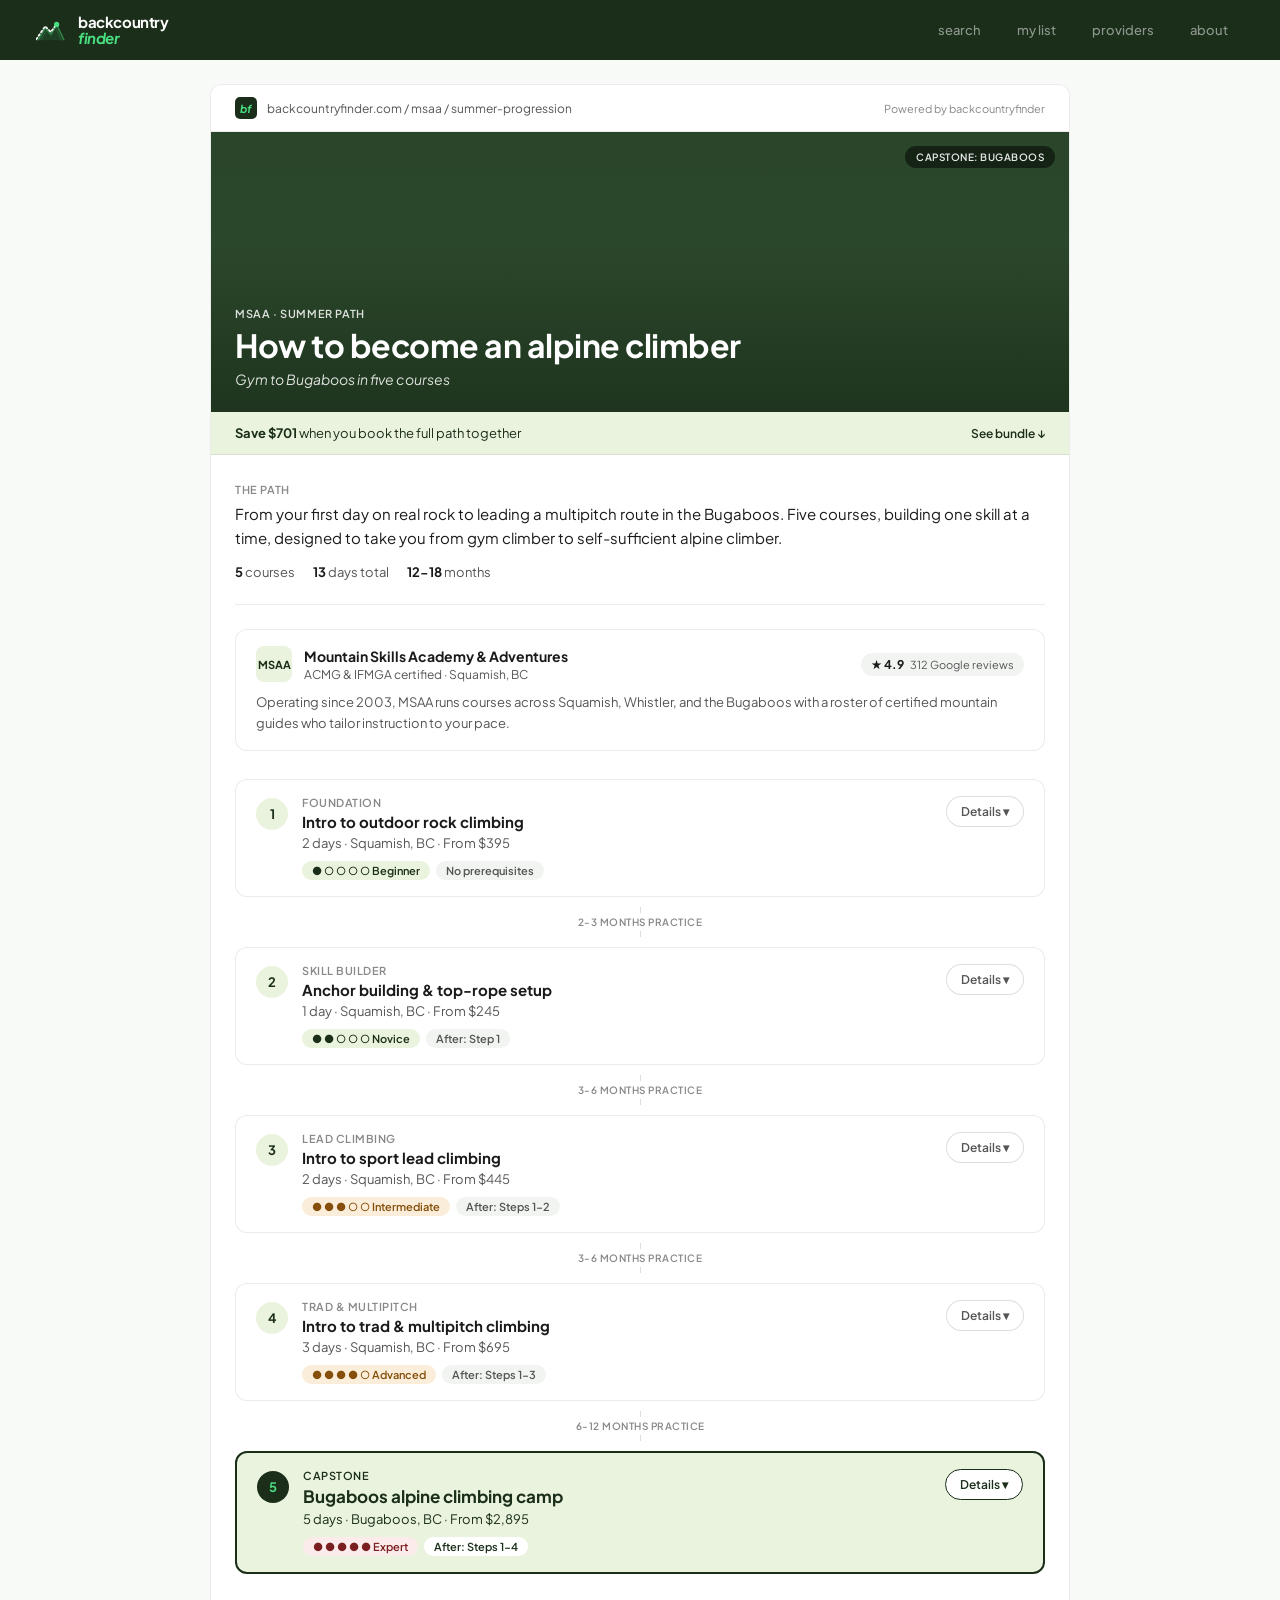
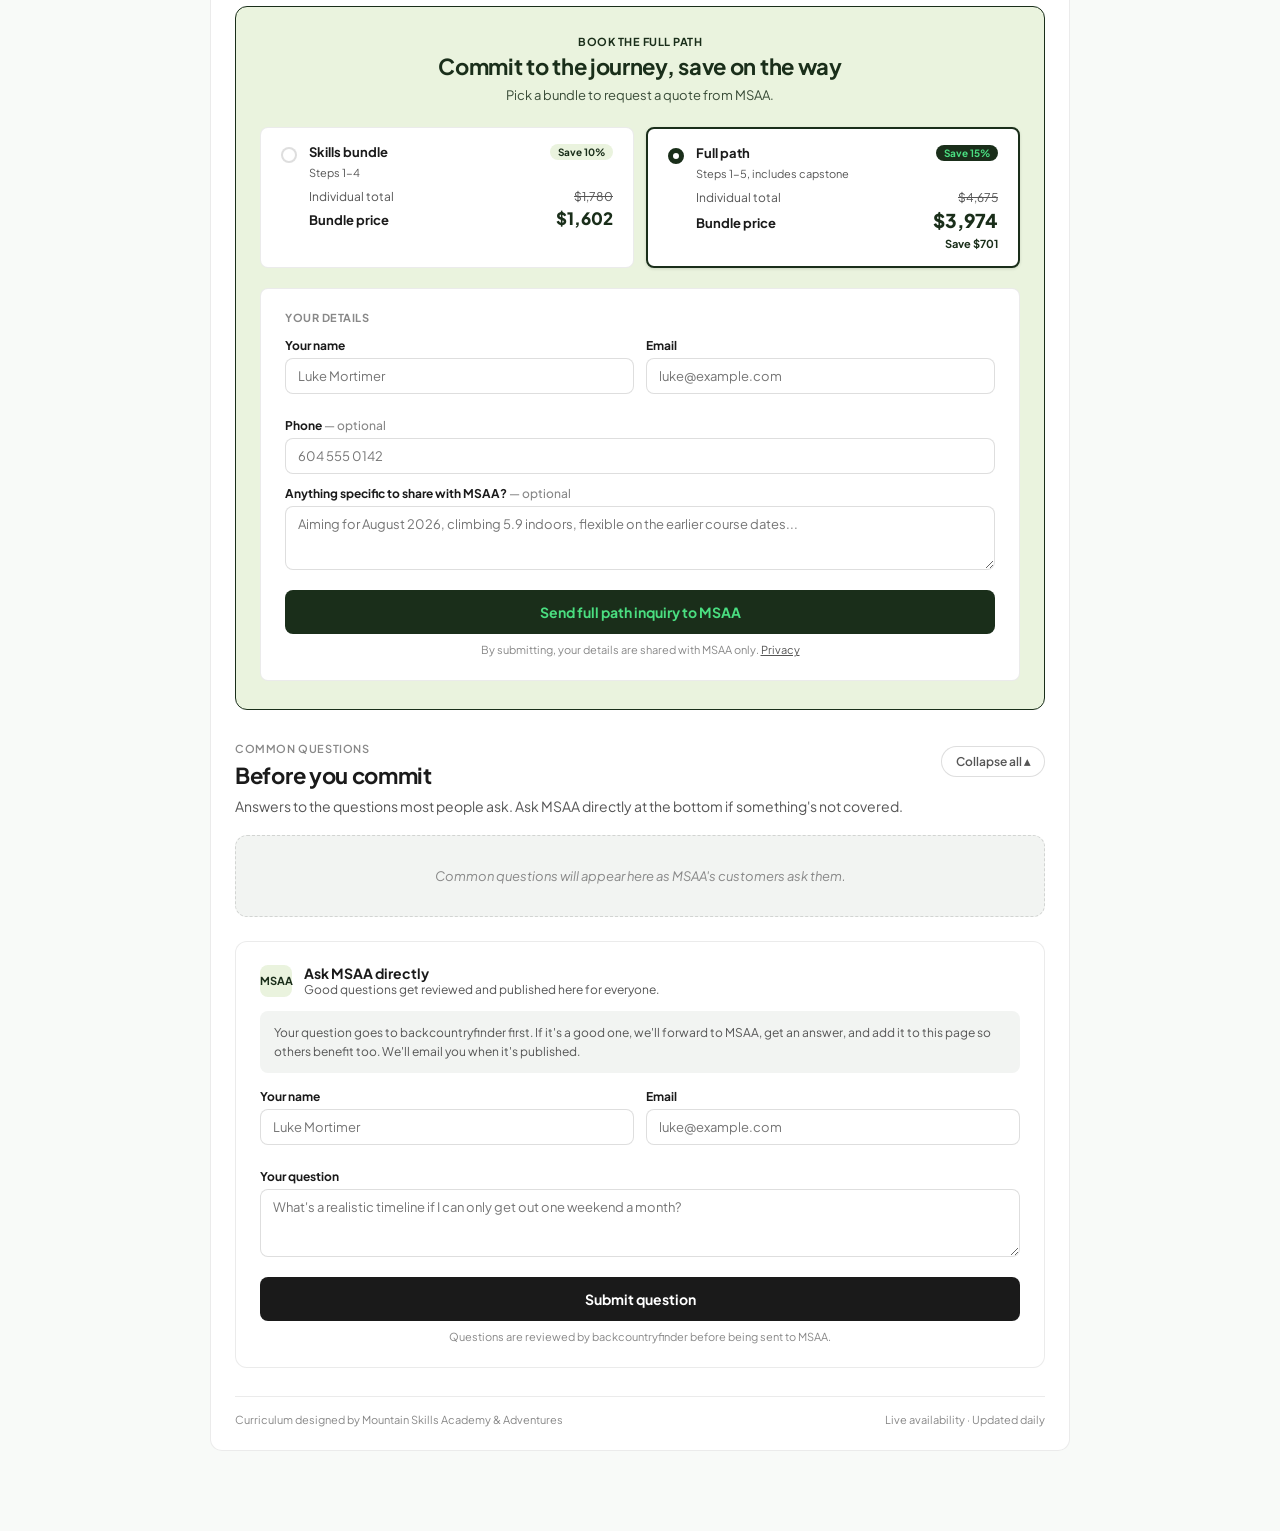
==== msaa/summer-progression/index.html @ 67993b25 "Add stand-in progression preview render and pull_request workflow trigger The Vercel preview for thi" ====
<!--
  PREVIEW RENDER — stand-in fixture data matching
  design-spec/progression-desktop.html. Generated locally so the
  Vercel preview for PR #65 has something to serve at /msaa/
  summer-progression. Will be overwritten by build-progressions.yml
  on its first run with real Supabase data once provider_progressions
  has active=true rows. Do NOT hand-edit this file.
-->
<!DOCTYPE html>
<html lang="en">
<head>
<meta charset="UTF-8">
<meta name="viewport" content="width=device-width, initial-scale=1.0">
<title>How to become an alpine climber — Mountain Skills Academy & Adventures</title>
<meta name="description" content="From your first day on real rock to leading a multipitch route in the Bugaboos. Five courses, building one skill at a time, designed to take you from gym c">
<link rel="canonical" href="https://backcountryfinder.com/msaa/summer-progression">

<meta property="og:title" content="How to become an alpine climber — Mountain Skills Academy & Adventures">
<meta property="og:description" content="From your first day on real rock to leading a multipitch route in the Bugaboos. Five courses, building one skill at a time, designed to take you from gym c">
<meta property="og:url" content="https://backcountryfinder.com/msaa/summer-progression">
<meta property="og:type" content="article">
<meta property="og:image" content="https://images.unsplash.com/photo-1464822759023-fed622ff2c3b?w=1200&q=80">
<meta name="twitter:card" content="summary_large_image">

<link rel="icon" type="image/svg+xml" href="data:image/svg+xml,%3Csvg xmlns='http://www.w3.org/2000/svg' viewBox='0 0 32 32'%3E%3Crect width='32' height='32' rx='8' fill='%231a2e1a'/%3E%3Cpath d='M2 27 L10 14 L16 20 L22 10 L30 27' stroke='%234ade80' stroke-width='1.4' fill='none' stroke-linejoin='round' opacity='0.6'/%3E%3Ccircle cx='22' cy='10' r='2.8' fill='%234ade80'/%3E%3C/svg%3E">

<link rel="preconnect" href="https://fonts.googleapis.com">
<link rel="preconnect" href="https://fonts.gstatic.com" crossorigin>
<link href="https://fonts.googleapis.com/css2?family=Plus+Jakarta+Sans:ital,wght@0,400;0,500;0,600;0,700;0,800;1,700&display=swap" rel="stylesheet">

<style>
  :root {
    --green-dark: #1a2e1a;
    --green-mid: #2d4a2d;
    --green-accent: #4ade80;
    --green-light: #eaf3de;
    --amber-light: #faeeda;
    --amber-dark: #854f0b;
    --text-primary: #1a1a1a;
    --text-secondary: #555;
    --text-tertiary: #888;
    --border: rgba(0,0,0,0.08);
    --border-mid: rgba(0,0,0,0.13);
    --bg: #f8faf8;
    --bg-card: #ffffff;
    --bg-secondary: #f2f4f2;
    --radius: 12px;
    --radius-sm: 8px;
    --radius-pill: 24px;
    --font: 'Plus Jakarta Sans', sans-serif;
  }
  * { box-sizing: border-box; margin: 0; padding: 0; }
  body { font-family: var(--font); background: var(--bg); color: var(--text-primary); min-height: 100vh; -webkit-font-smoothing: antialiased; }

  /* Topnav — copied from index.html so it sits identically on every page */
  .topnav { background: var(--green-dark); display: flex; align-items: center; justify-content: space-between; padding: 0 36px; height: 60px; position: sticky; top: 0; z-index: 100; }
  .logo { display: flex; align-items: center; gap: 12px; cursor: pointer; text-decoration: none; }
  .logo-wordmark { display: flex; flex-direction: column; line-height: 1.1; }
  .logo-top { font-size: 15px; font-weight: 700; color: #fff; letter-spacing: -0.4px; }
  .logo-bottom { font-size: 15px; font-weight: 700; font-style: italic; color: var(--green-accent); letter-spacing: -0.4px; }
  .topnav-links { display: flex; gap: 4px; }
  .nav-link { color: rgba(255,255,255,0.5); font-size: 13px; font-weight: 500; padding: 7px 16px; border-radius: var(--radius-pill); cursor: pointer; transition: all 0.15s; border: none; background: transparent; font-family: var(--font); text-decoration: none; }
  .nav-link:hover { color: #fff; background: rgba(255,255,255,0.08); }

  .prog-shell { padding: 24px 16px 80px; }

  @media (max-width: 480px) {
    .topnav { padding: 0 16px; height: 54px; }
    .topnav-links { display: none; }
    .prog-shell { padding: 0 0 60px; }
  }
</style>

<link rel="stylesheet" href="/css/progression.css">

<script type="application/ld+json">
{
  "@context": "https://schema.org",
  "@type": "BreadcrumbList",
  "itemListElement": [
    {
      "@type": "ListItem",
      "position": 1,
      "name": "Home",
      "item": "https://backcountryfinder.com"
    },
    {
      "@type": "ListItem",
      "position": 2,
      "name": "Mountain Skills Academy & Adventures",
      "item": "https://backcountryfinder.com/msaa"
    },
    {
      "@type": "ListItem",
      "position": 3,
      "name": "How to become an alpine climber",
      "item": "https://backcountryfinder.com/msaa/summer-progression"
    }
  ]
}
</script>
<script type="application/ld+json">
{
  "@context": "https://schema.org",
  "@type": "HowTo",
  "name": "How to become an alpine climber",
  "description": "From your first day on real rock to leading a multipitch route in the Bugaboos. Five courses, building one skill at a time, designed to take you from gym climber to self-sufficient alpine climber.",
  "totalTime": "P18M",
  "step": [
    {
      "@type": "HowToStep",
      "position": 1,
      "name": "Foundation: Intro to outdoor rock climbing",
      "text": "Two-day introduction to climbing on real rock. Top-rope basics, movement fundamentals, and the language of climbing safely outdoors."
    },
    {
      "@type": "HowToStep",
      "position": 2,
      "name": "Skill builder: Anchor building & top-rope setup",
      "text": "Build bomber anchors, set up top-ropes, and run laps on your own. The independence lesson \u2014 leave with the skills to climb without an instructor."
    },
    {
      "@type": "HowToStep",
      "position": 3,
      "name": "Lead climbing: Intro to sport lead climbing",
      "text": "Move from following to leading on bolted sport routes. Clipping drills, fall practice, and route-reading on classic Squamish lines."
    },
    {
      "@type": "HowToStep",
      "position": 4,
      "name": "Trad & multipitch: Intro to trad & multipitch climbing",
      "text": "Three days on Squamish trad. Place your own gear, build belays on ledges, manage rope on multi-pitch terrain."
    },
    {
      "@type": "HowToStep",
      "position": 5,
      "name": "Capstone: Bugaboos alpine climbing camp",
      "text": "The capstone. Five days basecamped in the Bugaboos climbing classic alpine routes \u2014 Pigeon, Snowpatch, Bugaboo Spire."
    }
  ]
}
</script>

<script type="application/ld+json">
{
  "@context": "https://schema.org",
  "@type": "Course",
  "name": "Intro to outdoor rock climbing",
  "description": "Two-day introduction to climbing on real rock. Top-rope basics, movement fundamentals, and the language of climbing safely outdoors.",
  "provider": {
    "@type": "Organization",
    "name": "Mountain Skills Academy & Adventures",
    "url": "https://mountainskillsacademy.com"
  },
  "educationalLevel": "Beginner",
  "offers": {
    "@type": "Offer",
    "price": "395",
    "priceCurrency": "CAD",
    "availability": "https://schema.org/InStock",
    "url": "https://mountainskillsacademy.com/intro-rock-climbing?utm_source=backcountryfinder&utm_medium=referral"
  }
}
</script>

<script type="application/ld+json">
{
  "@context": "https://schema.org",
  "@type": "Course",
  "name": "Anchor building & top-rope setup",
  "description": "Build bomber anchors, set up top-ropes, and run laps on your own. The independence lesson \u2014 leave with the skills to climb without an instructor.",
  "provider": {
    "@type": "Organization",
    "name": "Mountain Skills Academy & Adventures",
    "url": "https://mountainskillsacademy.com"
  },
  "educationalLevel": "Novice",
  "offers": {
    "@type": "Offer",
    "price": "245",
    "priceCurrency": "CAD",
    "availability": "https://schema.org/InStock",
    "url": "https://mountainskillsacademy.com/anchor-building?utm_source=backcountryfinder&utm_medium=referral"
  }
}
</script>

<script type="application/ld+json">
{
  "@context": "https://schema.org",
  "@type": "Course",
  "name": "Intro to sport lead climbing",
  "description": "Move from following to leading on bolted sport routes. Clipping drills, fall practice, and route-reading on classic Squamish lines.",
  "provider": {
    "@type": "Organization",
    "name": "Mountain Skills Academy & Adventures",
    "url": "https://mountainskillsacademy.com"
  },
  "educationalLevel": "Intermediate",
  "offers": {
    "@type": "Offer",
    "price": "445",
    "priceCurrency": "CAD",
    "availability": "https://schema.org/InStock",
    "url": "https://mountainskillsacademy.com/intro-lead-climbing?utm_source=backcountryfinder&utm_medium=referral"
  }
}
</script>

<script type="application/ld+json">
{
  "@context": "https://schema.org",
  "@type": "Course",
  "name": "Intro to trad & multipitch climbing",
  "description": "Three days on Squamish trad. Place your own gear, build belays on ledges, manage rope on multi-pitch terrain.",
  "provider": {
    "@type": "Organization",
    "name": "Mountain Skills Academy & Adventures",
    "url": "https://mountainskillsacademy.com"
  },
  "educationalLevel": "Advanced",
  "offers": {
    "@type": "Offer",
    "price": "695",
    "priceCurrency": "CAD",
    "availability": "https://schema.org/InStock",
    "url": "https://mountainskillsacademy.com/intro-trad-multipitch?utm_source=backcountryfinder&utm_medium=referral"
  }
}
</script>

<script type="application/ld+json">
{
  "@context": "https://schema.org",
  "@type": "Course",
  "name": "Bugaboos alpine climbing camp",
  "description": "The capstone. Five days basecamped in the Bugaboos climbing classic alpine routes \u2014 Pigeon, Snowpatch, Bugaboo Spire.",
  "provider": {
    "@type": "Organization",
    "name": "Mountain Skills Academy & Adventures",
    "url": "https://mountainskillsacademy.com"
  },
  "educationalLevel": "Expert",
  "offers": {
    "@type": "Offer",
    "price": "2895",
    "priceCurrency": "CAD",
    "availability": "https://schema.org/InStock",
    "url": "https://mountainskillsacademy.com/bugaboos-camp?utm_source=backcountryfinder&utm_medium=referral"
  }
}
</script>

<script type="application/ld+json">
{
  "@context": "https://schema.org",
  "@type": "FAQPage",
  "mainEntity": []
}
</script>
</head>
<body>

<nav class="topnav">
  <a class="logo" href="/">
    <svg width="30" height="30" viewBox="0 0 32 32" fill="none">
      <path d="M5 27 L11 17 L16 22 L21 13 L27 27" stroke="#4ade80" stroke-width="1.1" fill="none" stroke-linejoin="round" opacity="0.2"/>
      <path d="M2 27 L10 14 L16 20 L22 10 L30 27 Z" fill="#4ade80" opacity="0.1"/>
      <path d="M2 27 L10 14 L16 20 L22 10 L30 27" stroke="#4ade80" stroke-width="1.4" fill="none" stroke-linejoin="round" opacity="0.5"/>
      <path d="M0.3 25.95 L9.77 12.01 L15.76 18.01 L22 10" stroke="#fff" stroke-width="1.8" fill="none" stroke-linecap="round" stroke-linejoin="round" stroke-dasharray="2 2.5"/>
      <circle cx="22" cy="10" r="2.8" fill="#4ade80"/>
    </svg>
    <div class="logo-wordmark">
      <span class="logo-top">backcountry</span>
      <span class="logo-bottom">finder</span>
    </div>
  </a>
  <div class="topnav-links">
    <a class="nav-link" href="/">search</a>
    <a class="nav-link" href="/?page=saved">my list</a>
    <a class="nav-link" href="/?page=providers">providers</a>
    <a class="nav-link" href="/?page=about">about</a>
  </div>
</nav>

<div class="prog-shell">
<main class="prog-page">

  <div class="prog-crumb">
    <div class="prog-crumb-path">
      <div class="prog-crumb-mono">bf</div>
      <span class="prog-crumb-url">backcountryfinder.com / msaa / summer-progression</span>
    </div>
    <span class="prog-crumb-mark">Powered by backcountryfinder</span>
  </div>

  <div class="prog-hero" style="background-image: url('https://images.unsplash.com/photo-1464822759023-fed622ff2c3b?w=1200&q=80');">
    <div class="prog-hero-overlay"></div>
    <div class="prog-hero-pill">Capstone: Bugaboos</div>
    <div class="prog-hero-content">
      <p class="prog-hero-eyebrow">MSAA · Summer path</p>
      <h1 class="prog-hero-title">How to become an alpine climber</h1>
      <p class="prog-hero-sub">Gym to Bugaboos in five courses</p>
    </div>
  </div>

  
  <a href="#bundle" class="prog-savings-hint">
    <div class="prog-savings-hint-row">
      <p class="prog-savings-hint-text"><strong>Save $701</strong> when you book the full path together</p>
      <span class="prog-savings-hint-cta">See bundle ↓</span>
    </div>
  </a>
  

  <div class="prog-body">

    <div class="prog-path">
      <p class="prog-eyebrow">The path</p>
      <p class="prog-path-blurb">From your first day on real rock to leading a multipitch route in the Bugaboos. Five courses, building one skill at a time, designed to take you from gym climber to self-sufficient alpine climber.</p>
      <div class="prog-path-stats">
        <span><strong>5</strong> courses</span>
        <span><strong>13</strong> days total</span>
        <span><strong>12-18</strong> months</span>
      </div>
    </div>

    <div class="prog-provider">
      <div class="prog-provider-head">
        <div class="prog-provider-id">
          <div class="prog-provider-tile">MSAA</div>
          <div>
            <p class="prog-provider-name">Mountain Skills Academy & Adventures</p>
            <p class="prog-provider-cert">ACMG & IFMGA certified · Squamish, BC</p>
          </div>
        </div>
        
        <a href="https://search.google.com/local/reviews?placeid=ChIJ-fixture-msaa-place-id" target="_blank" rel="noopener" class="prog-provider-rating">
          <span class="prog-provider-rating-stars">★ 4.9</span>
          <span class="prog-provider-rating-count">312 Google reviews</span>
        </a>
        
      </div>
      <p class="prog-provider-blurb">Operating since 2003, MSAA runs courses across Squamish, Whistler, and the Bugaboos with a roster of certified mountain guides who tailor instruction to your pace.</p>
    </div>

    <div class="prog-rungs">
      
      
      <div class="prog-rung" data-expanded="false" data-step="1">
        <div class="prog-rung-row">
          <div class="prog-rung-num">1</div>
          <div class="prog-rung-body">
            <p class="prog-rung-label">Foundation</p>
            <p class="prog-rung-title">Intro to outdoor rock climbing</p>
            <p class="prog-rung-meta">2 days · Squamish, BC · From $395</p>
            <div class="prog-rung-badges">
              <span class="prog-badge prog-badge-difficulty-low">● ○ ○ ○ ○ Beginner</span>
              <span class="prog-badge prog-badge-meta">No prerequisites</span>
            </div>
          </div>
          <div class="prog-rung-actions">
            <button class="prog-rung-toggle" aria-expanded="false" data-rung-toggle>Details ▾</button>
          </div>
        </div>
        <div class="prog-rung-detail">
          
          <div class="prog-rung-gear">
            <p class="prog-rung-gear-label">What to bring</p>
            <p class="prog-rung-gear-text">Climbing shoes — everything else provided.</p>
          </div>
          
          <p class="prog-rung-summary">Two-day introduction to climbing on real rock. Top-rope basics, movement fundamentals, and the language of climbing safely outdoors.</p>
          <a href="https://mountainskillsacademy.com/intro-rock-climbing?utm_source=backcountryfinder&utm_medium=referral" class="prog-rung-learn-more">Learn more about this course →</a>
        </div>
      </div>
      
      
      <div class="prog-gap"><div class="prog-gap-line"></div><span class="prog-gap-text">2-3 MONTHS PRACTICE</span><div class="prog-gap-line"></div></div>
      
      <div class="prog-rung" data-expanded="false" data-step="2">
        <div class="prog-rung-row">
          <div class="prog-rung-num">2</div>
          <div class="prog-rung-body">
            <p class="prog-rung-label">Skill builder</p>
            <p class="prog-rung-title">Anchor building & top-rope setup</p>
            <p class="prog-rung-meta">1 day · Squamish, BC · From $245</p>
            <div class="prog-rung-badges">
              <span class="prog-badge prog-badge-difficulty-low">● ● ○ ○ ○ Novice</span>
              <span class="prog-badge prog-badge-meta">After: Step 1</span>
            </div>
          </div>
          <div class="prog-rung-actions">
            <button class="prog-rung-toggle" aria-expanded="false" data-rung-toggle>Details ▾</button>
          </div>
        </div>
        <div class="prog-rung-detail">
          
          <div class="prog-rung-gear">
            <p class="prog-rung-gear-label">What to bring</p>
            <p class="prog-rung-gear-text">Harness, climbing shoes, helmet. Personal anchor system if you have one.</p>
          </div>
          
          <p class="prog-rung-summary">Build bomber anchors, set up top-ropes, and run laps on your own. The independence lesson — leave with the skills to climb without an instructor.</p>
          <a href="https://mountainskillsacademy.com/anchor-building?utm_source=backcountryfinder&utm_medium=referral" class="prog-rung-learn-more">Learn more about this course →</a>
        </div>
      </div>
      
      
      <div class="prog-gap"><div class="prog-gap-line"></div><span class="prog-gap-text">3-6 MONTHS PRACTICE</span><div class="prog-gap-line"></div></div>
      
      <div class="prog-rung" data-expanded="false" data-step="3">
        <div class="prog-rung-row">
          <div class="prog-rung-num">3</div>
          <div class="prog-rung-body">
            <p class="prog-rung-label">Lead climbing</p>
            <p class="prog-rung-title">Intro to sport lead climbing</p>
            <p class="prog-rung-meta">2 days · Squamish, BC · From $445</p>
            <div class="prog-rung-badges">
              <span class="prog-badge prog-badge-difficulty-mid">● ● ● ○ ○ Intermediate</span>
              <span class="prog-badge prog-badge-meta">After: Steps 1-2</span>
            </div>
          </div>
          <div class="prog-rung-actions">
            <button class="prog-rung-toggle" aria-expanded="false" data-rung-toggle>Details ▾</button>
          </div>
        </div>
        <div class="prog-rung-detail">
          
          <div class="prog-rung-gear">
            <p class="prog-rung-gear-label">What to bring</p>
            <p class="prog-rung-gear-text">Harness, climbing shoes, helmet.</p>
          </div>
          
          <p class="prog-rung-summary">Move from following to leading on bolted sport routes. Clipping drills, fall practice, and route-reading on classic Squamish lines.</p>
          <a href="https://mountainskillsacademy.com/intro-lead-climbing?utm_source=backcountryfinder&utm_medium=referral" class="prog-rung-learn-more">Learn more about this course →</a>
        </div>
      </div>
      
      
      <div class="prog-gap"><div class="prog-gap-line"></div><span class="prog-gap-text">3-6 MONTHS PRACTICE</span><div class="prog-gap-line"></div></div>
      
      <div class="prog-rung" data-expanded="false" data-step="4">
        <div class="prog-rung-row">
          <div class="prog-rung-num">4</div>
          <div class="prog-rung-body">
            <p class="prog-rung-label">Trad & multipitch</p>
            <p class="prog-rung-title">Intro to trad & multipitch climbing</p>
            <p class="prog-rung-meta">3 days · Squamish, BC · From $695</p>
            <div class="prog-rung-badges">
              <span class="prog-badge prog-badge-difficulty-mid">● ● ● ● ○ Advanced</span>
              <span class="prog-badge prog-badge-meta">After: Steps 1-3</span>
            </div>
          </div>
          <div class="prog-rung-actions">
            <button class="prog-rung-toggle" aria-expanded="false" data-rung-toggle>Details ▾</button>
          </div>
        </div>
        <div class="prog-rung-detail">
          
          <div class="prog-rung-gear">
            <p class="prog-rung-gear-label">What to bring</p>
            <p class="prog-rung-gear-text">Harness, climbing shoes, helmet, trad rack if you have one.</p>
          </div>
          
          <p class="prog-rung-summary">Three days on Squamish trad. Place your own gear, build belays on ledges, manage rope on multi-pitch terrain.</p>
          <a href="https://mountainskillsacademy.com/intro-trad-multipitch?utm_source=backcountryfinder&utm_medium=referral" class="prog-rung-learn-more">Learn more about this course →</a>
        </div>
      </div>
      
      
      <div class="prog-gap"><div class="prog-gap-line"></div><span class="prog-gap-text">6-12 MONTHS PRACTICE</span><div class="prog-gap-line"></div></div>
      
      <div class="prog-rung prog-rung-capstone" data-expanded="false" data-step="5" data-is-capstone="true">
        <div class="prog-rung-row">
          <div class="prog-rung-num">5</div>
          <div class="prog-rung-body">
            <p class="prog-rung-label">Capstone</p>
            <p class="prog-rung-title">Bugaboos alpine climbing camp</p>
            <p class="prog-rung-meta">5 days · Bugaboos, BC · From $2,895</p>
            <div class="prog-rung-badges">
              <span class="prog-badge prog-badge-difficulty-high">● ● ● ● ● Expert</span>
              <span class="prog-badge prog-badge-meta">After: Steps 1-4</span>
            </div>
          </div>
          <div class="prog-rung-actions">
            <button class="prog-rung-toggle" aria-expanded="false" data-rung-toggle>Details ▾</button>
          </div>
        </div>
        <div class="prog-rung-detail">
          
          <div class="prog-rung-gear">
            <p class="prog-rung-gear-label">What to bring</p>
            <p class="prog-rung-gear-text">Full alpine kit. See course page for the complete list — MSAA can also help advise.</p>
          </div>
          
          <p class="prog-rung-summary">The capstone. Five days basecamped in the Bugaboos climbing classic alpine routes — Pigeon, Snowpatch, Bugaboo Spire.</p>
          <a href="https://mountainskillsacademy.com/bugaboos-camp?utm_source=backcountryfinder&utm_medium=referral" class="prog-rung-learn-more">Learn more about this course →</a>
        </div>
      </div>
      
    </div>

    
    <div id="bundle" class="prog-bundle">
      <div class="prog-bundle-header">
        <p class="prog-bundle-eyebrow">Book the full path</p>
        <h2 class="prog-bundle-title">Commit to the journey, save on the way</h2>
        <p class="prog-bundle-sub">Pick a bundle to request a quote from MSAA.</p>
      </div>

      <div class="prog-bundle-options">
        
        <div class="prog-bundle-card" data-selected="false" data-bundle="skills">
          <div class="prog-bundle-card-row">
            <div class="prog-bundle-radio"></div>
            <div class="prog-bundle-card-body">
              <div class="prog-bundle-card-head">
                <p class="prog-bundle-card-name">Skills bundle</p>
                <span class="prog-bundle-discount-pill">Save 10%</span>
              </div>
              <p class="prog-bundle-card-scope">Steps 1-4</p>
              <div class="prog-bundle-row-totals">
                <span>Individual total</span>
                <span class="strike">$1,780</span>
              </div>
              <div class="prog-bundle-row-final">
                <span class="prog-bundle-row-final-label">Bundle price</span>
                <span class="prog-bundle-row-final-price">$1,602</span>
              </div>
            </div>
          </div>
        </div>
        

        
        <div class="prog-bundle-card" data-selected="true" data-bundle="full">
          <div class="prog-bundle-card-row">
            <div class="prog-bundle-radio"></div>
            <div class="prog-bundle-card-body">
              <div class="prog-bundle-card-head">
                <p class="prog-bundle-card-name">Full path</p>
                <span class="prog-bundle-discount-pill">Save 15%</span>
              </div>
              <p class="prog-bundle-card-scope">Steps 1-5, includes capstone</p>
              <div class="prog-bundle-row-totals">
                <span>Individual total</span>
                <span class="strike">$4,675</span>
              </div>
              <div class="prog-bundle-row-final">
                <span class="prog-bundle-row-final-label">Bundle price</span>
                <span class="prog-bundle-row-final-price">$3,974</span>
              </div>
              <p class="prog-bundle-savings-line">Save $701</p>
            </div>
          </div>
        </div>
        
      </div>

      <form class="prog-form" data-phase="1-stub" onsubmit="return false;">
        <p class="prog-form-eyebrow">Your details</p>
        <div class="prog-form-grid-2">
          <div class="prog-form-field">
            <label for="bundle-name">Your name</label>
            <input id="bundle-name" type="text" placeholder="Luke Mortimer" />
          </div>
          <div class="prog-form-field">
            <label for="bundle-email">Email</label>
            <input id="bundle-email" type="email" placeholder="luke@example.com" />
          </div>
        </div>
        <div class="prog-form-field">
          <label for="bundle-phone">Phone <span class="optional">— optional</span></label>
          <input id="bundle-phone" type="tel" placeholder="604 555 0142" />
        </div>
        <div class="prog-form-field">
          <label for="bundle-notes">Anything specific to share with MSAA? <span class="optional">— optional</span></label>
          <textarea id="bundle-notes" rows="2" placeholder="Aiming for August 2026, climbing 5.9 indoors, flexible on the earlier course dates..."></textarea>
        </div>
        <button type="submit" class="prog-form-submit" data-bundle-submit>Send full path inquiry to MSAA</button>
        <p class="prog-form-fineprint">By submitting, your details are shared with MSAA only. <a href="/">Privacy</a></p>
      </form>
    </div>
    

    <div class="prog-faq">
      <div class="prog-faq-header">
        <div class="prog-faq-header-text">
          <p class="prog-eyebrow">Common questions</p>
          <h2 class="prog-faq-title">Before you commit</h2>
          <p class="prog-faq-intro">Answers to the questions most people ask. Ask MSAA directly at the bottom if something's not covered.</p>
        </div>
        <button class="prog-faq-collapse-all" data-faq-collapse-all>Collapse all ▴</button>
      </div>

      <div class="prog-faq-list">
        <div class="prog-faq-empty">Common questions will appear here as MSAA's customers ask them.</div>
      </div>

      <div class="prog-ask">
        <div class="prog-ask-header">
          <div class="prog-ask-tile">MSAA</div>
          <div>
            <p class="prog-ask-title">Ask MSAA directly</p>
            <p class="prog-ask-sub">Good questions get reviewed and published here for everyone.</p>
          </div>
        </div>
        <p class="prog-ask-context">Your question goes to backcountryfinder first. If it's a good one, we'll forward to MSAA, get an answer, and add it to this page so others benefit too. We'll email you when it's published.</p>
        <form data-phase="3b-stub" onsubmit="return false;">
          <div class="prog-form-grid-2">
            <div class="prog-form-field">
              <label for="ask-name">Your name</label>
              <input id="ask-name" type="text" placeholder="Luke Mortimer" />
            </div>
            <div class="prog-form-field">
              <label for="ask-email">Email</label>
              <input id="ask-email" type="email" placeholder="luke@example.com" />
            </div>
          </div>
          <div class="prog-form-field">
            <label for="ask-question">Your question</label>
            <textarea id="ask-question" rows="3" placeholder="What's a realistic timeline if I can only get out one weekend a month?"></textarea>
          </div>
          <button type="submit" class="prog-form-submit prog-form-submit-alt" data-ask-submit>Submit question</button>
          <p class="prog-form-fineprint">Questions are reviewed by backcountryfinder before being sent to MSAA.</p>
        </form>
      </div>
    </div>

    <div class="prog-credit">
      <p>Curriculum designed by Mountain Skills Academy & Adventures</p>
      <p>Live availability · Updated daily</p>
    </div>

  </div>
</main>
</div>

<script>
(function () {
  document.querySelectorAll('[data-rung-toggle]').forEach(function (btn) {
    btn.addEventListener('click', function () {
      var rung = btn.closest('.prog-rung');
      var expanded = rung.getAttribute('data-expanded') === 'true';
      rung.setAttribute('data-expanded', !expanded);
      btn.setAttribute('aria-expanded', !expanded);
      btn.textContent = expanded ? 'Details ▾' : 'Details ▴';
    });
  });

  var BUNDLE_LABELS = {"skills": "Send skills bundle inquiry to MSAA", "full": "Send full path inquiry to MSAA"};
  function selectBundle(bundle) {
    document.querySelectorAll('.prog-bundle-card').forEach(function (card) {
      card.setAttribute('data-selected', card.getAttribute('data-bundle') === bundle ? 'true' : 'false');
    });
    var submitBtn = document.querySelector('[data-bundle-submit]');
    if (submitBtn && BUNDLE_LABELS[bundle]) submitBtn.textContent = BUNDLE_LABELS[bundle];
  }
  document.querySelectorAll('.prog-bundle-card').forEach(function (card) {
    card.addEventListener('click', function () {
      selectBundle(card.getAttribute('data-bundle'));
    });
  });

  var collapseBtn = document.querySelector('[data-faq-collapse-all]');
  if (collapseBtn) {
    collapseBtn.addEventListener('click', function () {
      var anyExpanded = !!document.querySelector('.prog-faq-item[data-expanded="true"]');
      document.querySelectorAll('.prog-faq-item').forEach(function (item) {
        item.setAttribute('data-expanded', anyExpanded ? 'false' : 'true');
        var icon = item.querySelector('.prog-faq-q-icon');
        if (icon) icon.textContent = anyExpanded ? '+' : '−';
      });
      collapseBtn.textContent = anyExpanded ? 'Expand all ▾' : 'Collapse all ▴';
    });
  }

  document.querySelectorAll('[data-faq-toggle]').forEach(function (q) {
    q.addEventListener('click', function () {
      var item = q.closest('.prog-faq-item');
      var expanded = item.getAttribute('data-expanded') === 'true';
      item.setAttribute('data-expanded', !expanded);
      var icon = item.querySelector('.prog-faq-q-icon');
      if (icon) icon.textContent = expanded ? '+' : '−';
    });
  });
})();
</script>

</body>
</html>
---- css/progression.css ----
/* ─────────────────────────────────────────────────────────────────────────────
   Progression page styles — backcountryfinder.com
   Reuses existing index.html design tokens (--green-dark, --green-accent,
   --green-light, --amber-*, --text-*, --bg-*, --radius*, --font, --border*).
   This file adds only the components specific to progression pages.
   ───────────────────────────────────────────────────────────────────────────── */

/* Page wrapper — sits inside the existing topnav, narrower than search results */
.prog-page {
  max-width: 860px;
  margin: 0 auto;
  background: var(--bg-card);
  border-radius: var(--radius);
  overflow: hidden;
  border: 1px solid var(--border);
}

/* ── URL crumb bar ─────────────────────────────────────────────────────────── */
.prog-crumb {
  display: flex;
  align-items: center;
  justify-content: space-between;
  padding: 12px 24px;
  border-bottom: 1px solid var(--border);
  background: var(--bg-card);
}
.prog-crumb-path {
  display: flex;
  align-items: center;
  gap: 10px;
}
.prog-crumb-mono {
  width: 22px; height: 22px;
  border-radius: 5px;
  background: var(--green-dark);
  color: var(--green-accent);
  display: flex; align-items: center; justify-content: center;
  font-size: 11px; font-weight: 700;
  font-style: italic;
  letter-spacing: -0.3px;
}
.prog-crumb-url { font-size: 12px; color: var(--text-secondary); }
.prog-crumb-mark { font-size: 11px; color: var(--text-tertiary); }

/* ── Hero ──────────────────────────────────────────────────────────────────── */
.prog-hero {
  position: relative;
  height: 280px;
  background-size: cover;
  background-position: center;
  background-color: var(--green-mid); /* fallback */
}
.prog-hero-overlay {
  position: absolute; inset: 0;
  background: linear-gradient(180deg,
    rgba(26,46,26,0.15) 0%,
    rgba(26,46,26,0.10) 40%,
    rgba(26,46,26,0.78) 100%);
}
.prog-hero-pill {
  position: absolute; top: 14px; right: 14px;
  background: rgba(0,0,0,0.5);
  backdrop-filter: blur(4px);
  padding: 5px 11px;
  border-radius: var(--radius-pill);
  font-size: 10px;
  color: rgba(255,255,255,0.9);
  letter-spacing: 0.5px;
  text-transform: uppercase;
  font-weight: 600;
}
.prog-hero-content {
  position: absolute; bottom: 0; left: 0; right: 0;
  padding: 24px;
}
.prog-hero-eyebrow {
  font-size: 11px;
  color: rgba(255,255,255,0.85);
  letter-spacing: 0.6px;
  text-transform: uppercase;
  font-weight: 600;
  margin-bottom: 6px;
}
.prog-hero-title {
  font-size: 32px;
  font-weight: 700;
  color: #fff;
  line-height: 1.2;
  letter-spacing: -0.5px;
  margin-bottom: 6px;
}
.prog-hero-sub {
  font-size: 14px;
  color: rgba(255,255,255,0.85);
  font-style: italic;
}

/* ── Savings hint banner ───────────────────────────────────────────────────── */
.prog-savings-hint {
  display: block;
  text-decoration: none;
  padding: 12px 24px;
  background: var(--green-light);
  border-bottom: 1px solid var(--border);
}
.prog-savings-hint-row {
  display: flex;
  align-items: center;
  justify-content: space-between;
  gap: 12px;
}
.prog-savings-hint-text {
  font-size: 13px;
  color: var(--green-dark);
  margin: 0;
  line-height: 1.4;
}
.prog-savings-hint-text strong {
  font-weight: 700;
}
.prog-savings-hint-cta {
  font-size: 12px;
  color: var(--green-dark);
  white-space: nowrap;
  font-weight: 600;
}

/* ── Body padding ──────────────────────────────────────────────────────────── */
.prog-body {
  padding: 28px 24px 24px;
}

/* ── "The path" intro ──────────────────────────────────────────────────────── */
.prog-path {
  margin-bottom: 24px;
  padding-bottom: 24px;
  border-bottom: 1px solid var(--border);
}
.prog-eyebrow {
  font-size: 11px;
  color: var(--text-tertiary);
  letter-spacing: 0.6px;
  text-transform: uppercase;
  font-weight: 600;
  margin-bottom: 6px;
}
.prog-path-blurb {
  font-size: 15px;
  color: var(--text-primary);
  line-height: 1.6;
  margin-bottom: 14px;
}
.prog-path-stats {
  display: flex;
  gap: 18px;
  font-size: 13px;
  color: var(--text-secondary);
}
.prog-path-stats strong {
  color: var(--text-primary);
  font-weight: 700;
}

/* ── Provider blurb card ───────────────────────────────────────────────────── */
.prog-provider {
  margin-bottom: 28px;
  padding: 16px 20px;
  background: var(--bg-card);
  border: 1px solid var(--border);
  border-radius: var(--radius);
}
.prog-provider-head {
  display: flex;
  align-items: center;
  justify-content: space-between;
  gap: 12px;
  margin-bottom: 10px;
}
.prog-provider-id {
  display: flex;
  align-items: center;
  gap: 12px;
}
.prog-provider-tile {
  width: 36px; height: 36px;
  border-radius: var(--radius-sm);
  background: var(--green-light);
  display: flex; align-items: center; justify-content: center;
  font-weight: 700;
  font-size: 11px;
  color: var(--green-dark);
}
.prog-provider-name {
  font-size: 14px;
  font-weight: 700;
  color: var(--text-primary);
  margin-bottom: 2px;
}
.prog-provider-cert {
  font-size: 12px;
  color: var(--text-secondary);
}
.prog-provider-rating {
  display: flex;
  align-items: center;
  gap: 6px;
  padding: 4px 10px;
  background: var(--bg-secondary);
  border-radius: var(--radius-pill);
  text-decoration: none;
  flex-shrink: 0;
}
.prog-provider-rating-stars {
  font-size: 12px;
  color: var(--text-primary);
  font-weight: 700;
}
.prog-provider-rating-count {
  font-size: 11px;
  color: var(--text-secondary);
}
.prog-provider-blurb {
  font-size: 13px;
  color: var(--text-secondary);
  line-height: 1.6;
}

/* ── Course rungs ──────────────────────────────────────────────────────────── */
.prog-rungs {
  display: flex;
  flex-direction: column;
  gap: 0;
}
.prog-rung {
  background: var(--bg-card);
  border: 1px solid var(--border);
  border-radius: var(--radius);
  overflow: hidden;
}
.prog-rung-row {
  padding: 16px 20px;
  display: flex;
  align-items: flex-start;
  gap: 14px;
}
.prog-rung-num {
  width: 32px; height: 32px;
  border-radius: 50%;
  background: var(--green-light);
  color: var(--green-dark);
  display: flex; align-items: center; justify-content: center;
  font-weight: 700;
  font-size: 13px;
  flex-shrink: 0;
  margin-top: 2px;
}
.prog-rung-body {
  flex: 1;
  min-width: 0;
}
.prog-rung-label {
  font-size: 11px;
  color: var(--text-tertiary);
  letter-spacing: 0.5px;
  text-transform: uppercase;
  font-weight: 600;
  margin-bottom: 3px;
}
.prog-rung-title {
  font-size: 15px;
  font-weight: 700;
  color: var(--text-primary);
  margin-bottom: 4px;
}
.prog-rung-meta {
  font-size: 13px;
  color: var(--text-secondary);
  margin-bottom: 10px;
}
.prog-rung-badges {
  display: flex;
  flex-wrap: wrap;
  gap: 6px;
}
.prog-badge {
  font-size: 11px;
  padding: 3px 10px;
  border-radius: var(--radius-pill);
  white-space: nowrap;
  font-weight: 600;
}
.prog-badge-difficulty-low {
  background: var(--green-light);
  color: var(--green-dark);
}
.prog-badge-difficulty-mid {
  background: var(--amber-light);
  color: var(--amber-dark);
}
.prog-badge-difficulty-high {
  background: #fcebeb;
  color: #791f1f;
}
.prog-badge-meta {
  background: var(--bg-secondary);
  color: var(--text-secondary);
}
.prog-rung-actions {
  display: flex;
  gap: 8px;
  align-items: center;
  flex-shrink: 0;
}
.prog-rung-toggle {
  background: var(--bg-card);
  border: 1px solid var(--border-mid);
  color: var(--text-secondary);
  font-size: 12px;
  padding: 7px 14px;
  border-radius: var(--radius-pill);
  cursor: pointer;
  font-family: var(--font);
  font-weight: 600;
  transition: all 0.15s;
}
.prog-rung-toggle:hover {
  border-color: var(--green-dark);
  color: var(--green-dark);
}
.prog-rung-toggle[aria-expanded="true"] {
  color: var(--green-dark);
}

/* Capstone styling — dark green system, not purple */
.prog-rung-capstone {
  background: var(--green-light);
  border: 2px solid var(--green-dark);
}
.prog-rung-capstone .prog-rung-num {
  background: var(--green-dark);
  color: var(--green-accent);
}
.prog-rung-capstone .prog-rung-label,
.prog-rung-capstone .prog-rung-meta {
  color: var(--green-dark);
}
.prog-rung-capstone .prog-rung-title {
  font-size: 17px;
  color: var(--green-dark);
}
.prog-rung-capstone .prog-rung-toggle {
  border-color: var(--green-dark);
  color: var(--green-dark);
}
.prog-rung-capstone .prog-badge-meta {
  background: var(--bg-card);
  color: var(--green-dark);
}

/* Expanded details panel */
.prog-rung-detail {
  display: none;
  padding: 16px 20px 18px 66px;
  border-top: 1px solid var(--border);
  background: var(--bg-secondary);
}
.prog-rung[data-expanded="true"] .prog-rung-detail {
  display: block;
}
.prog-rung-gear {
  background: var(--bg-card);
  border: 1px solid var(--border);
  border-radius: var(--radius-sm);
  padding: 10px 14px;
  margin-bottom: 12px;
}
.prog-rung-gear-label {
  font-size: 10px;
  color: var(--text-tertiary);
  letter-spacing: 0.5px;
  text-transform: uppercase;
  font-weight: 600;
  margin-bottom: 4px;
}
.prog-rung-gear-text {
  font-size: 13px;
  color: var(--text-primary);
  line-height: 1.5;
}
.prog-rung-summary {
  font-size: 13px;
  line-height: 1.7;
  color: var(--text-secondary);
  margin-bottom: 10px;
}
.prog-rung-learn-more {
  font-size: 12px;
  color: var(--green-dark);
  text-decoration: none;
  font-weight: 700;
}
.prog-rung-learn-more:hover {
  text-decoration: underline;
}

/* Practice gap connector */
.prog-gap {
  display: flex;
  flex-direction: column;
  align-items: center;
  justify-content: center;
  gap: 3px;
  padding: 10px 0;
}
.prog-gap-line {
  width: 1px;
  height: 6px;
  background: var(--border-mid);
}
.prog-gap-text {
  font-size: 10px;
  color: var(--text-tertiary);
  letter-spacing: 0.5px;
  font-weight: 600;
}

/* ── Bundle section ────────────────────────────────────────────────────────── */
.prog-bundle {
  margin-top: 32px;
  padding: 28px 24px;
  background: var(--green-light);
  border: 1px solid var(--green-dark);
  border-radius: var(--radius);
}
.prog-bundle-header {
  text-align: center;
  margin-bottom: 22px;
}
.prog-bundle-eyebrow {
  font-size: 11px;
  color: var(--green-dark);
  letter-spacing: 0.5px;
  text-transform: uppercase;
  font-weight: 700;
  margin-bottom: 4px;
}
.prog-bundle-title {
  font-size: 22px;
  font-weight: 700;
  color: var(--green-dark);
  letter-spacing: -0.3px;
  margin-bottom: 6px;
}
.prog-bundle-sub {
  font-size: 13px;
  color: var(--green-dark);
  opacity: 0.85;
  line-height: 1.5;
}

.prog-bundle-options {
  display: grid;
  grid-template-columns: 1fr 1fr;
  gap: 12px;
  margin-bottom: 20px;
}
.prog-bundle-card {
  background: var(--bg-card);
  border: 1px solid var(--border);
  border-radius: var(--radius-sm);
  padding: 16px 20px;
  cursor: pointer;
  transition: all 0.15s;
}
.prog-bundle-card[data-selected="true"] {
  border: 2px solid var(--green-dark);
  box-shadow: 0 1px 3px rgba(26,46,26,0.15);
}
.prog-bundle-card-row {
  display: flex;
  gap: 12px;
  align-items: flex-start;
}
.prog-bundle-radio {
  width: 16px; height: 16px;
  border-radius: 50%;
  border: 2px solid var(--border-mid);
  background: var(--bg-card);
  flex-shrink: 0;
  margin-top: 3px;
}
.prog-bundle-card[data-selected="true"] .prog-bundle-radio {
  border: 5px solid var(--green-dark);
}
.prog-bundle-card-body { flex: 1; min-width: 0; }
.prog-bundle-card-head {
  display: flex;
  justify-content: space-between;
  align-items: center;
  margin-bottom: 6px;
}
.prog-bundle-card-name {
  font-size: 13px;
  color: var(--text-primary);
  font-weight: 700;
}
.prog-bundle-discount-pill {
  font-size: 10px;
  padding: 2px 8px;
  background: var(--green-light);
  color: var(--green-dark);
  border-radius: var(--radius-pill);
  font-weight: 700;
}
.prog-bundle-card[data-selected="true"] .prog-bundle-discount-pill {
  background: var(--green-dark);
  color: var(--green-accent);
}
.prog-bundle-card-scope {
  font-size: 11px;
  color: var(--text-secondary);
  margin-bottom: 10px;
}
.prog-bundle-row-totals {
  display: flex;
  justify-content: space-between;
  align-items: baseline;
  font-size: 12px;
  color: var(--text-secondary);
  margin-bottom: 3px;
}
.prog-bundle-row-totals .strike { text-decoration: line-through; }
.prog-bundle-row-final {
  display: flex;
  justify-content: space-between;
  align-items: baseline;
}
.prog-bundle-row-final-label {
  font-size: 13px;
  color: var(--text-primary);
  font-weight: 700;
}
.prog-bundle-row-final-price {
  color: var(--green-dark);
  font-weight: 800;
  font-size: 17px;
}
.prog-bundle-card[data-selected="true"] .prog-bundle-row-final-price {
  font-size: 19px;
}
.prog-bundle-savings-line {
  font-size: 11px;
  color: var(--green-dark);
  font-weight: 700;
  margin-top: 5px;
  text-align: right;
}

/* Inline form */
.prog-form {
  background: var(--bg-card);
  border: 1px solid var(--border);
  border-radius: var(--radius-sm);
  padding: 22px 24px;
}
.prog-form-eyebrow {
  font-size: 11px;
  color: var(--text-tertiary);
  letter-spacing: 0.5px;
  text-transform: uppercase;
  font-weight: 700;
  margin-bottom: 14px;
}
.prog-form-grid-2 {
  display: grid;
  grid-template-columns: 1fr 1fr;
  gap: 12px;
  margin-bottom: 12px;
}
.prog-form-field {
  margin-bottom: 12px;
}
.prog-form-field label {
  display: block;
  font-size: 12px;
  color: var(--text-primary);
  margin-bottom: 5px;
  font-weight: 700;
}
.prog-form-field label .optional {
  color: var(--text-tertiary);
  font-weight: 500;
}
.prog-form-field input,
.prog-form-field textarea {
  width: 100%;
  box-sizing: border-box;
  padding: 9px 12px;
  font-size: 13px;
  font-family: var(--font);
  border: 1px solid var(--border-mid);
  border-radius: var(--radius-sm);
  background: var(--bg-card);
  color: var(--text-primary);
  outline: none;
}
.prog-form-field input:focus,
.prog-form-field textarea:focus {
  border-color: var(--green-dark);
}
.prog-form-field textarea {
  resize: vertical;
  min-height: 64px;
  font-family: var(--font);
}
.prog-form-submit {
  width: 100%;
  padding: 13px;
  font-size: 14px;
  background: var(--green-dark);
  color: var(--green-accent);
  border: none;
  border-radius: var(--radius-sm);
  font-family: var(--font);
  font-weight: 700;
  cursor: pointer;
  margin-bottom: 8px;
  margin-top: 4px;
}
.prog-form-submit:hover { opacity: 0.92; }
.prog-form-submit-alt {
  background: var(--text-primary);
  color: #fff;
}
.prog-form-fineprint {
  text-align: center;
  font-size: 11px;
  color: var(--text-tertiary);
  line-height: 1.4;
}
.prog-form-fineprint a {
  color: var(--text-secondary);
}

/* ── FAQ ───────────────────────────────────────────────────────────────────── */
.prog-faq {
  margin-top: 32px;
}
.prog-faq-header {
  display: flex;
  align-items: flex-start;
  justify-content: space-between;
  gap: 16px;
  margin-bottom: 18px;
}
.prog-faq-header-text { flex: 1; min-width: 0; }
.prog-faq-title {
  font-size: 22px;
  font-weight: 700;
  color: var(--text-primary);
  letter-spacing: -0.3px;
  margin-bottom: 6px;
}
.prog-faq-intro {
  font-size: 14px;
  color: var(--text-secondary);
  line-height: 1.6;
}
.prog-faq-collapse-all {
  background: var(--bg-card);
  border: 1px solid var(--border-mid);
  color: var(--text-secondary);
  font-size: 12px;
  padding: 7px 14px;
  border-radius: var(--radius-pill);
  cursor: pointer;
  font-family: var(--font);
  font-weight: 600;
  white-space: nowrap;
  margin-top: 4px;
  flex-shrink: 0;
}

.prog-faq-list {
  display: flex;
  flex-direction: column;
  gap: 8px;
}
.prog-faq-item {
  background: var(--bg-card);
  border: 1px solid var(--border);
  border-radius: var(--radius);
  overflow: hidden;
}
.prog-faq-item[data-expanded="true"] {
  border-color: var(--border-mid);
}
.prog-faq-q {
  padding: 16px 20px;
  display: flex;
  align-items: center;
  justify-content: space-between;
  gap: 12px;
  cursor: pointer;
}
.prog-faq-q-text {
  font-size: 14px;
  font-weight: 700;
  color: var(--text-primary);
  line-height: 1.4;
  margin: 0;
}
.prog-faq-q-icon {
  width: 20px;
  height: 20px;
  flex-shrink: 0;
  color: var(--text-tertiary);
  display: flex;
  align-items: center;
  justify-content: center;
  font-size: 16px;
  font-weight: 600;
}
.prog-faq-a {
  display: none;
  padding: 0 20px 18px;
  font-size: 13px;
  color: var(--text-secondary);
  line-height: 1.7;
}
.prog-faq-item[data-expanded="true"] .prog-faq-a { display: block; }
.prog-faq-a p { margin-bottom: 10px; }
.prog-faq-a p:last-child { margin-bottom: 0; }
.prog-faq-meta {
  display: none;
  align-items: center;
  gap: 10px;
  padding: 0 20px 16px;
}
.prog-faq-item[data-expanded="true"] .prog-faq-meta { display: flex; }
.prog-faq-msaa-pill {
  font-size: 11px;
  padding: 3px 10px;
  background: var(--green-dark);
  color: var(--green-accent);
  border-radius: var(--radius-pill);
  font-weight: 700;
  display: inline-flex;
  align-items: center;
  gap: 5px;
}
.prog-faq-meta-date {
  font-size: 11px;
  color: var(--text-tertiary);
}
.prog-faq-empty {
  padding: 32px 20px;
  text-align: center;
  background: var(--bg-secondary);
  border: 1px dashed var(--border-mid);
  border-radius: var(--radius);
  font-size: 13px;
  color: var(--text-tertiary);
  font-style: italic;
}

/* Ask MSAA card */
.prog-ask {
  margin-top: 24px;
  padding: 22px 24px;
  background: var(--bg-card);
  border: 1px solid var(--border);
  border-radius: var(--radius);
}
.prog-ask-header {
  display: flex;
  align-items: center;
  gap: 12px;
  margin-bottom: 14px;
}
.prog-ask-tile {
  width: 32px; height: 32px;
  border-radius: var(--radius-sm);
  background: var(--green-light);
  display: flex; align-items: center; justify-content: center;
  font-weight: 700;
  font-size: 11px;
  color: var(--green-dark);
  flex-shrink: 0;
}
.prog-ask-title {
  font-size: 14px;
  font-weight: 700;
  color: var(--text-primary);
}
.prog-ask-sub {
  font-size: 12px;
  color: var(--text-secondary);
}
.prog-ask-context {
  font-size: 12px;
  color: var(--text-secondary);
  line-height: 1.6;
  padding: 12px 14px;
  background: var(--bg-secondary);
  border-radius: var(--radius-sm);
  margin-bottom: 16px;
}

/* ── Footer credit ─────────────────────────────────────────────────────────── */
.prog-credit {
  margin-top: 28px;
  padding-top: 16px;
  border-top: 1px solid var(--border);
  display: flex;
  justify-content: space-between;
  align-items: center;
}
.prog-credit p {
  font-size: 11px;
  color: var(--text-tertiary);
  margin: 0;
}

/* ─────────────────────────────────────────────────────────────────────────────
   MOBILE — breakpoint at 480px (matches the design decision)
   ───────────────────────────────────────────────────────────────────────────── */
@media (max-width: 480px) {
  .prog-page { border-radius: 0; border-left: none; border-right: none; }

  .prog-crumb { padding: 10px 14px; }
  .prog-crumb-mark { display: none; }
  .prog-crumb-url {
    font-size: 11px;
    white-space: nowrap; overflow: hidden; text-overflow: ellipsis;
  }

  .prog-hero { height: 220px; }
  .prog-hero-content { padding: 16px; }
  .prog-hero-title { font-size: 22px; line-height: 1.25; margin-bottom: 4px; }
  .prog-hero-sub { font-size: 13px; }

  .prog-savings-hint { padding: 10px 14px; }
  .prog-savings-hint-text { font-size: 12px; }
  .prog-savings-hint-cta { font-size: 11px; }

  .prog-body { padding: 18px 14px; }

  .prog-path { margin-bottom: 18px; padding-bottom: 18px; }
  .prog-path-blurb { font-size: 14px; }
  .prog-path-stats {
    display: grid;
    grid-template-columns: repeat(3, 1fr);
    gap: 8px;
  }
  .prog-path-stats .stat-card {
    background: var(--bg-card);
    border: 1px solid var(--border);
    border-radius: var(--radius-sm);
    padding: 10px;
    text-align: center;
  }
  .prog-path-stats .stat-card strong {
    display: block;
    font-size: 16px;
    margin-bottom: 2px;
  }
  .prog-path-stats .stat-card span {
    font-size: 11px;
    color: var(--text-secondary);
  }

  .prog-provider { margin-bottom: 18px; padding: 14px; }
  .prog-provider-head { flex-wrap: wrap; gap: 10px; }
  .prog-provider-rating { align-self: flex-start; }

  /* Rungs stack vertically on mobile — number and title at top, button below */
  .prog-rung-row {
    flex-direction: column;
    gap: 12px;
    padding: 14px 16px;
  }
  .prog-rung-row > .prog-rung-num + .prog-rung-body { width: 100%; }
  .prog-rung-row {
    display: grid;
    grid-template-columns: auto 1fr;
    grid-template-areas:
      "num head"
      "actions actions";
    gap: 0;
    align-items: center;
  }
  .prog-rung-num { grid-area: num; margin-right: 12px; margin-top: 0; }
  .prog-rung-body { grid-area: head; min-width: 0; }
  .prog-rung-actions {
    grid-area: actions;
    width: 100%;
    margin-top: 12px;
  }
  .prog-rung-actions .prog-rung-toggle {
    width: 100%;
    padding: 9px;
    text-align: center;
  }

  .prog-rung-detail { padding: 14px 16px 16px; }

  .prog-bundle { margin-top: 22px; padding: 22px 14px; }
  .prog-bundle-title { font-size: 18px; }
  .prog-bundle-options {
    grid-template-columns: 1fr;
    gap: 8px;
  }

  .prog-form { padding: 18px; }
  .prog-form-grid-2 {
    grid-template-columns: 1fr;
  }

  .prog-faq { margin-top: 22px; }
  .prog-faq-header { flex-direction: column; gap: 10px; }
  .prog-faq-collapse-all { align-self: flex-start; margin-top: 0; }
  .prog-faq-title { font-size: 18px; }
  .prog-faq-intro { font-size: 13px; }

  .prog-ask { padding: 18px; }

  .prog-credit { flex-direction: column; gap: 4px; text-align: center; }
}
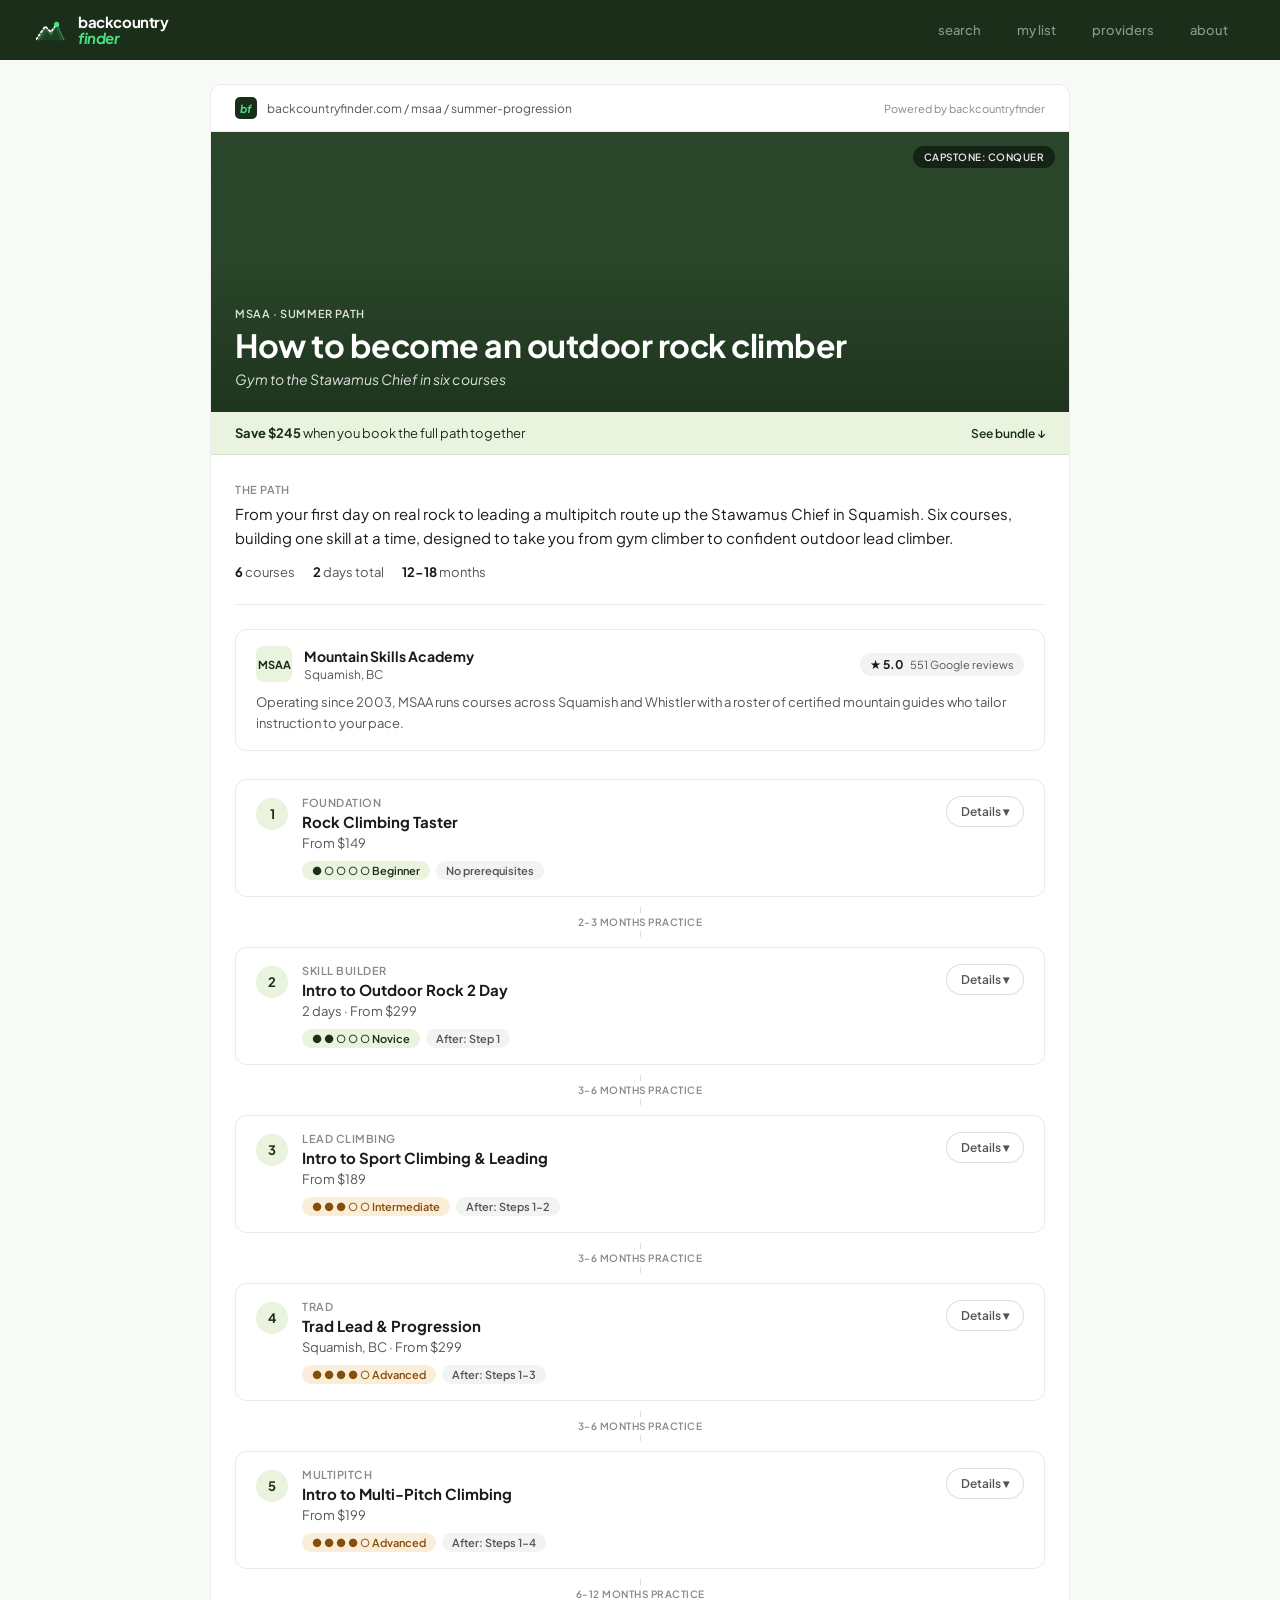
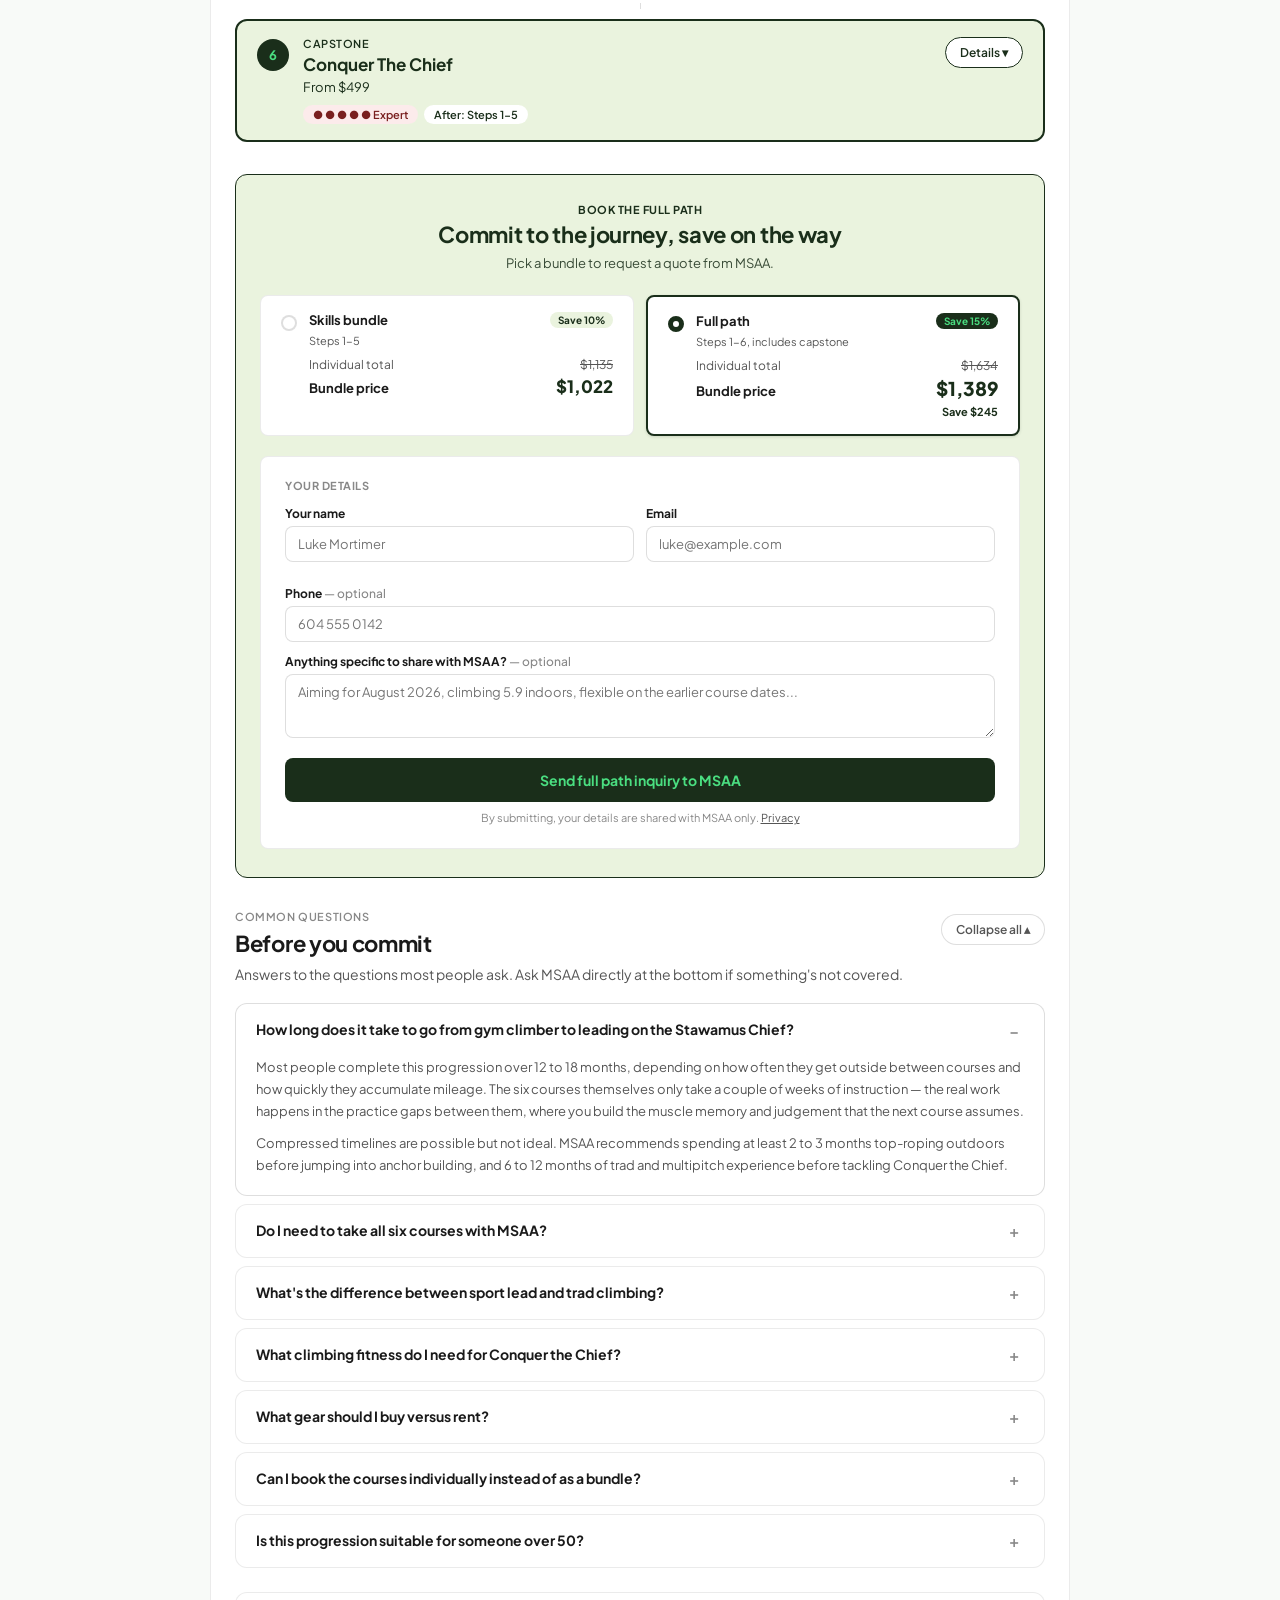
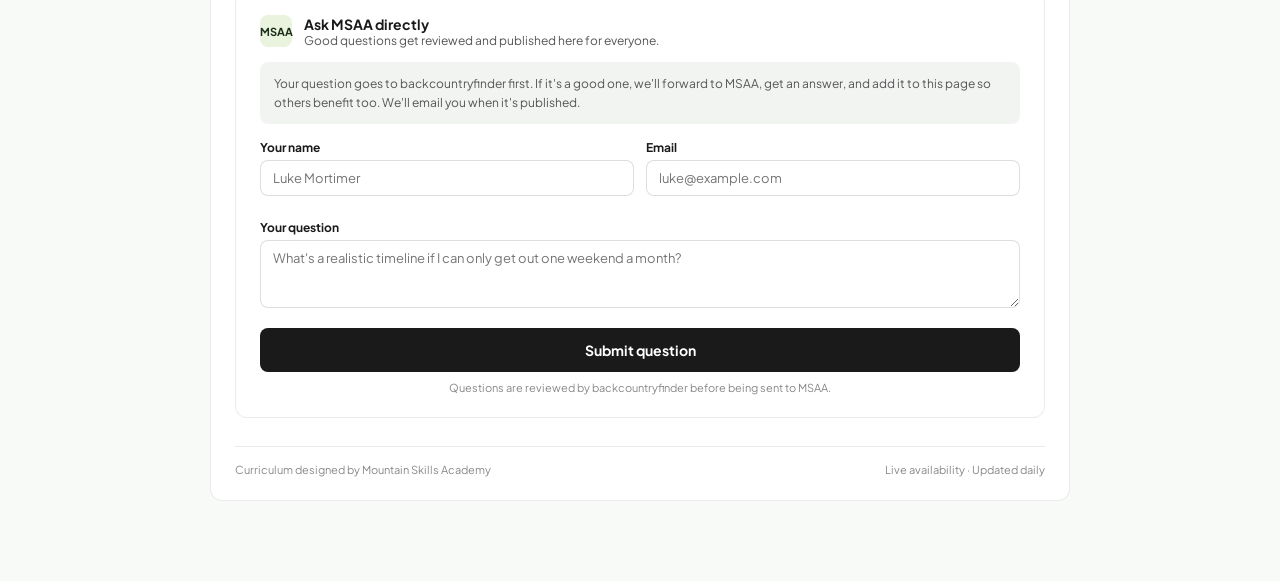
==== commit fce47195: "Rebuild progression pages" ====
--- a/msaa/summer-progression/index.html
+++ b/msaa/summer-progression/index.html
@@ -1,25 +1,17 @@
-<!--
-  PREVIEW RENDER — stand-in fixture data matching
-  design-spec/progression-desktop.html. Generated locally so the
-  Vercel preview for PR #65 has something to serve at /msaa/
-  summer-progression. Will be overwritten by build-progressions.yml
-  on its first run with real Supabase data once provider_progressions
-  has active=true rows. Do NOT hand-edit this file.
--->
 <!DOCTYPE html>
 <html lang="en">
 <head>
 <meta charset="UTF-8">
 <meta name="viewport" content="width=device-width, initial-scale=1.0">
-<title>How to become an alpine climber — Mountain Skills Academy & Adventures</title>
-<meta name="description" content="From your first day on real rock to leading a multipitch route in the Bugaboos. Five courses, building one skill at a time, designed to take you from gym c">
+<title>How to become an outdoor rock climber — Mountain Skills Academy</title>
+<meta name="description" content="From your first day on real rock to leading a multipitch route up the Stawamus Chief in Squamish. Six courses, building one skill at a time, designed to ta">
 <link rel="canonical" href="https://backcountryfinder.com/msaa/summer-progression">
 
-<meta property="og:title" content="How to become an alpine climber — Mountain Skills Academy & Adventures">
-<meta property="og:description" content="From your first day on real rock to leading a multipitch route in the Bugaboos. Five courses, building one skill at a time, designed to take you from gym c">
+<meta property="og:title" content="How to become an outdoor rock climber — Mountain Skills Academy">
+<meta property="og:description" content="From your first day on real rock to leading a multipitch route up the Stawamus Chief in Squamish. Six courses, building one skill at a time, designed to ta">
 <meta property="og:url" content="https://backcountryfinder.com/msaa/summer-progression">
 <meta property="og:type" content="article">
-<meta property="og:image" content="https://images.unsplash.com/photo-1464822759023-fed622ff2c3b?w=1200&q=80">
+<meta property="og:image" content="https://www.facebook.com/tr?id=596304190488797&ev=PageView&noscript=1">
 <meta name="twitter:card" content="summary_large_image">
 
 <link rel="icon" type="image/svg+xml" href="data:image/svg+xml,%3Csvg xmlns='http://www.w3.org/2000/svg' viewBox='0 0 32 32'%3E%3Crect width='32' height='32' rx='8' fill='%231a2e1a'/%3E%3Cpath d='M2 27 L10 14 L16 20 L22 10 L30 27' stroke='%234ade80' stroke-width='1.4' fill='none' stroke-linejoin='round' opacity='0.6'/%3E%3Ccircle cx='22' cy='10' r='2.8' fill='%234ade80'/%3E%3C/svg%3E">
@@ -87,13 +79,13 @@
     {
       "@type": "ListItem",
       "position": 2,
-      "name": "Mountain Skills Academy & Adventures",
+      "name": "Mountain Skills Academy",
       "item": "https://backcountryfinder.com/msaa"
     },
     {
       "@type": "ListItem",
       "position": 3,
-      "name": "How to become an alpine climber",
+      "name": "How to become an outdoor rock climber",
       "item": "https://backcountryfinder.com/msaa/summer-progression"
     }
   ]
@@ -103,39 +95,45 @@
 {
   "@context": "https://schema.org",
   "@type": "HowTo",
-  "name": "How to become an alpine climber",
-  "description": "From your first day on real rock to leading a multipitch route in the Bugaboos. Five courses, building one skill at a time, designed to take you from gym climber to self-sufficient alpine climber.",
+  "name": "How to become an outdoor rock climber",
+  "description": "From your first day on real rock to leading a multipitch route up the Stawamus Chief in Squamish. Six courses, building one skill at a time, designed to take you from gym climber to confident outdoor lead climber.",
   "totalTime": "P18M",
   "step": [
     {
       "@type": "HowToStep",
       "position": 1,
-      "name": "Foundation: Intro to outdoor rock climbing",
-      "text": "Two-day introduction to climbing on real rock. Top-rope basics, movement fundamentals, and the language of climbing safely outdoors."
+      "name": "Foundation: Rock Climbing Taster",
+      "text": "Beginners discover rock climbing fundamentals with certified guides in one of the Sea to Sky region's premier climbing areas. Participants gain hands-on experience and learn essential techniques in an accessible taster session."
     },
     {
       "@type": "HowToStep",
       "position": 2,
-      "name": "Skill builder: Anchor building & top-rope setup",
-      "text": "Build bomber anchors, set up top-ropes, and run laps on your own. The independence lesson \u2014 leave with the skills to climb without an instructor."
+      "name": "Skill builder: Intro to Outdoor Rock 2 Day",
+      "text": "Over two days, newcomers experience outdoor rock climbing on real natural rock in either Whistler or Squamish, learning foundational climbing movement and safety skills. The course covers belay techniques, rappelling, and climbing fundamentals in an outdoor setting."
     },
     {
       "@type": "HowToStep",
       "position": 3,
-      "name": "Lead climbing: Intro to sport lead climbing",
-      "text": "Move from following to leading on bolted sport routes. Clipping drills, fall practice, and route-reading on classic Squamish lines."
+      "name": "Lead climbing: Intro to Sport Climbing & Leading",
+      "text": "Climbers learn sport climbing fundamentals and transition to lead climbing on pre-bolted routes, building confidence in rope management and climbing technique. This course bridges gym climbing to outdoor sport climbing experience."
     },
     {
       "@type": "HowToStep",
       "position": 4,
-      "name": "Trad & multipitch: Intro to trad & multipitch climbing",
-      "text": "Three days on Squamish trad. Place your own gear, build belays on ledges, manage rope on multi-pitch terrain."
+      "name": "Trad: Trad Lead & Progression",
+      "text": "Over two days in Squamish, climbers build on trad lead skills with advanced techniques and progression exercises on real rock. The course emphasizes safe decision-making and developing confidence on traditional climbing routes."
     },
     {
       "@type": "HowToStep",
       "position": 5,
-      "name": "Capstone: Bugaboos alpine climbing camp",
-      "text": "The capstone. Five days basecamped in the Bugaboos climbing classic alpine routes \u2014 Pigeon, Snowpatch, Bugaboo Spire."
+      "name": "Multipitch: Intro to Multi-Pitch Climbing",
+      "text": "Climbers learn the skills needed to safely climb routes with multiple pitches, including rope management, belaying transitions, and anchor systems. This course prepares participants for sustained alpine and backcountry climbing objectives."
+    },
+    {
+      "@type": "HowToStep",
+      "position": 6,
+      "name": "Capstone: Conquer The Chief",
+      "text": "Participants tackle a challenging ascent while building technical climbing and route-finding skills. This 8-hour course is suited for climbers ready to push their abilities on demanding terrain."
     }
   ]
 }
@@ -145,20 +143,20 @@
 {
   "@context": "https://schema.org",
   "@type": "Course",
-  "name": "Intro to outdoor rock climbing",
-  "description": "Two-day introduction to climbing on real rock. Top-rope basics, movement fundamentals, and the language of climbing safely outdoors.",
+  "name": "Rock Climbing Taster",
+  "description": "Beginners discover rock climbing fundamentals with certified guides in one of the Sea to Sky region's premier climbing areas. Participants gain hands-on experience and learn essential techniques in an accessible taster session.",
   "provider": {
     "@type": "Organization",
-    "name": "Mountain Skills Academy & Adventures",
+    "name": "Mountain Skills Academy",
     "url": "https://mountainskillsacademy.com"
   },
   "educationalLevel": "Beginner",
   "offers": {
     "@type": "Offer",
-    "price": "395",
+    "price": "149",
     "priceCurrency": "CAD",
     "availability": "https://schema.org/InStock",
-    "url": "https://mountainskillsacademy.com/intro-rock-climbing?utm_source=backcountryfinder&utm_medium=referral"
+    "url": "https://mountainskillsacademy.rezdy.com/405489/rock-climbing-taster?utm_source=backcountryfinder&utm_medium=referral"
   }
 }
 </script>
@@ -167,20 +165,20 @@
 {
   "@context": "https://schema.org",
   "@type": "Course",
-  "name": "Anchor building & top-rope setup",
-  "description": "Build bomber anchors, set up top-ropes, and run laps on your own. The independence lesson \u2014 leave with the skills to climb without an instructor.",
+  "name": "Intro to Outdoor Rock 2 Day",
+  "description": "Over two days, newcomers experience outdoor rock climbing on real natural rock in either Whistler or Squamish, learning foundational climbing movement and safety skills. The course covers belay techniques, rappelling, and climbing fundamentals in an outdoor setting.",
   "provider": {
     "@type": "Organization",
-    "name": "Mountain Skills Academy & Adventures",
+    "name": "Mountain Skills Academy",
     "url": "https://mountainskillsacademy.com"
   },
   "educationalLevel": "Novice",
   "offers": {
     "@type": "Offer",
-    "price": "245",
+    "price": "299",
     "priceCurrency": "CAD",
     "availability": "https://schema.org/InStock",
-    "url": "https://mountainskillsacademy.com/anchor-building?utm_source=backcountryfinder&utm_medium=referral"
+    "url": "https://mountainskillsacademy.rezdy.com/36981/intro-to-outdoor-rock-2-day?utm_source=backcountryfinder&utm_medium=referral"
   }
 }
 </script>
@@ -189,20 +187,20 @@
 {
   "@context": "https://schema.org",
   "@type": "Course",
-  "name": "Intro to sport lead climbing",
-  "description": "Move from following to leading on bolted sport routes. Clipping drills, fall practice, and route-reading on classic Squamish lines.",
+  "name": "Intro to Sport Climbing & Leading",
+  "description": "Climbers learn sport climbing fundamentals and transition to lead climbing on pre-bolted routes, building confidence in rope management and climbing technique. This course bridges gym climbing to outdoor sport climbing experience.",
   "provider": {
     "@type": "Organization",
-    "name": "Mountain Skills Academy & Adventures",
+    "name": "Mountain Skills Academy",
     "url": "https://mountainskillsacademy.com"
   },
   "educationalLevel": "Intermediate",
   "offers": {
     "@type": "Offer",
-    "price": "445",
+    "price": "189",
     "priceCurrency": "CAD",
     "availability": "https://schema.org/InStock",
-    "url": "https://mountainskillsacademy.com/intro-lead-climbing?utm_source=backcountryfinder&utm_medium=referral"
+    "url": "https://mountainskillsacademy.rezdy.com/500243/intro-to-sport-climbing-and-leading?utm_source=backcountryfinder&utm_medium=referral"
   }
 }
 </script>
@@ -211,20 +209,20 @@
 {
   "@context": "https://schema.org",
   "@type": "Course",
-  "name": "Intro to trad & multipitch climbing",
-  "description": "Three days on Squamish trad. Place your own gear, build belays on ledges, manage rope on multi-pitch terrain.",
+  "name": "Trad Lead & Progression",
+  "description": "Over two days in Squamish, climbers build on trad lead skills with advanced techniques and progression exercises on real rock. The course emphasizes safe decision-making and developing confidence on traditional climbing routes.",
   "provider": {
     "@type": "Organization",
-    "name": "Mountain Skills Academy & Adventures",
+    "name": "Mountain Skills Academy",
     "url": "https://mountainskillsacademy.com"
   },
   "educationalLevel": "Advanced",
   "offers": {
     "@type": "Offer",
-    "price": "695",
+    "price": "299",
     "priceCurrency": "CAD",
     "availability": "https://schema.org/InStock",
-    "url": "https://mountainskillsacademy.com/intro-trad-multipitch?utm_source=backcountryfinder&utm_medium=referral"
+    "url": "https://mountainskillsacademy.rezdy.com/500246/trad-lead-and-progression?utm_source=backcountryfinder&utm_medium=referral"
   }
 }
 </script>
@@ -233,20 +231,42 @@
 {
   "@context": "https://schema.org",
   "@type": "Course",
-  "name": "Bugaboos alpine climbing camp",
-  "description": "The capstone. Five days basecamped in the Bugaboos climbing classic alpine routes \u2014 Pigeon, Snowpatch, Bugaboo Spire.",
+  "name": "Intro to Multi-Pitch Climbing",
+  "description": "Climbers learn the skills needed to safely climb routes with multiple pitches, including rope management, belaying transitions, and anchor systems. This course prepares participants for sustained alpine and backcountry climbing objectives.",
   "provider": {
     "@type": "Organization",
-    "name": "Mountain Skills Academy & Adventures",
+    "name": "Mountain Skills Academy",
+    "url": "https://mountainskillsacademy.com"
+  },
+  "educationalLevel": "Advanced",
+  "offers": {
+    "@type": "Offer",
+    "price": "199",
+    "priceCurrency": "CAD",
+    "availability": "https://schema.org/InStock",
+    "url": "https://mountainskillsacademy.rezdy.com/32703/intro-to-multi-pitch-climbing?utm_source=backcountryfinder&utm_medium=referral"
+  }
+}
+</script>
+
+<script type="application/ld+json">
+{
+  "@context": "https://schema.org",
+  "@type": "Course",
+  "name": "Conquer The Chief",
+  "description": "Participants tackle a challenging ascent while building technical climbing and route-finding skills. This 8-hour course is suited for climbers ready to push their abilities on demanding terrain.",
+  "provider": {
+    "@type": "Organization",
+    "name": "Mountain Skills Academy",
     "url": "https://mountainskillsacademy.com"
   },
   "educationalLevel": "Expert",
   "offers": {
     "@type": "Offer",
-    "price": "2895",
+    "price": "499",
     "priceCurrency": "CAD",
     "availability": "https://schema.org/InStock",
-    "url": "https://mountainskillsacademy.com/bugaboos-camp?utm_source=backcountryfinder&utm_medium=referral"
+    "url": "https://mountainskillsacademy.rezdy.com/443528/conquer-the-chief?utm_source=backcountryfinder&utm_medium=referral"
   }
 }
 </script>
@@ -255,7 +275,64 @@
 {
   "@context": "https://schema.org",
   "@type": "FAQPage",
-  "mainEntity": []
+  "mainEntity": [
+    {
+      "@type": "Question",
+      "name": "How long does it take to go from gym climber to leading on the Stawamus Chief?",
+      "acceptedAnswer": {
+        "@type": "Answer",
+        "text": "<p>Most people complete this progression over 12 to 18 months, depending on how often they get outside between courses and how quickly they accumulate mileage. The six courses themselves only take a couple of weeks of instruction \u2014 the real work happens in the practice gaps between them, where you build the muscle memory and judgement that the next course assumes.</p><p>Compressed timelines are possible but not ideal. MSAA recommends spending at least 2 to 3 months top-roping outdoors before jumping into anchor building, and 6 to 12 months of trad and multipitch experience before tackling Conquer the Chief.</p>"
+      }
+    },
+    {
+      "@type": "Question",
+      "name": "Do I need to take all six courses with MSAA?",
+      "acceptedAnswer": {
+        "@type": "Answer",
+        "text": "<p>No, but there are real benefits to staying with one provider. MSAA's progression is designed so each course assumes the skills and language taught in the previous one \u2014 guides build on what the last guide covered instead of re-teaching baseline material.</p><p>If you do mix providers, expect some overlap on the first day of each course as a new guide assesses your skills. Not a bad thing, just less efficient than a continuous progression. The bundle pricing also disappears if you mix.</p>"
+      }
+    },
+    {
+      "@type": "Question",
+      "name": "What's the difference between sport lead and trad climbing?",
+      "acceptedAnswer": {
+        "@type": "Answer",
+        "text": "<p>Sport lead climbing uses pre-placed bolts in the rock that you clip your rope to as you climb. The protection is fixed \u2014 you focus on movement, clipping technique, and managing falls.</p><p>Trad climbing means placing your own removable protection (cams, nuts, slings) into cracks and features as you go. It's a bigger skill set: gear placement, anchor building, route reading. Most multipitch climbing on the Stawamus Chief is trad, which is why this progression includes both.</p>"
+      }
+    },
+    {
+      "@type": "Question",
+      "name": "What climbing fitness do I need for Conquer the Chief?",
+      "acceptedAnswer": {
+        "@type": "Answer",
+        "text": "<p>You'll want to comfortably top-rope 5.8 trad cracks outside while wearing a small pack, and be able to sustain a full day of moving on rock \u2014 the Chief is roughly 8 to 10 pitches and a long descent. The climbing isn't technically extreme on the trade routes, but the cumulative load of approach, climbing, and walk-off is real.</p><p>If you can finish a full Squamish multipitch day on a 5.7-5.8 like Snake or Skywalker and still have something in the tank for the descent, you're in the right zone. Trail running, weighted hiking, and outdoor climbing days are the best preparation in the months leading up.</p>"
+      }
+    },
+    {
+      "@type": "Question",
+      "name": "What gear should I buy versus rent?",
+      "acceptedAnswer": {
+        "@type": "Answer",
+        "text": "<p><strong>Buy:</strong> harness, helmet, climbing shoes. These are personal-fit items you'll use across every course and beyond.</p><p><strong>Rent or borrow:</strong> trad rack, double ropes, multipitch gear. These are expensive, progression-specific, and rentable from MEC, Squamish Adventure Centre, or directly through MSAA.</p><p>One thing worth buying earlier than you'd expect: a personal anchor system. Cheap, lasts forever, and you'll reach for it in every course from anchor building onward.</p>"
+      }
+    },
+    {
+      "@type": "Question",
+      "name": "Can I book the courses individually instead of as a bundle?",
+      "acceptedAnswer": {
+        "@type": "Answer",
+        "text": "<p>Absolutely. Every course on this progression is also available as a standalone booking through MSAA \u2014 the bundle just gets you a discount for committing to the full path upfront.</p><p>Booking individually makes sense if you're not sure how far you want to go yet, or if your fitness or schedule might change. The trade-off is the bundle pricing and the certainty of a guided path. Most people who finish the full progression say they wish they'd committed sooner.</p>"
+      }
+    },
+    {
+      "@type": "Question",
+      "name": "Is this progression suitable for someone over 50?",
+      "acceptedAnswer": {
+        "@type": "Answer",
+        "text": "<p>Yes. MSAA regularly works with climbers in their 50s, 60s, and beyond. Fitness matters more than age, especially for a long multipitch day on the Chief \u2014 but the technical skills don't get harder with age, just sometimes less natural-feeling.</p><p>If you're starting later, expect to lean harder on the practice gaps between courses. Mileage on outdoor rock at 50 is just as valuable as mileage at 25 \u2014 there's no shortcut around it for any age.</p>"
+      }
+    }
+  ]
 }
 </script>
 </head>
@@ -294,20 +371,20 @@
     <span class="prog-crumb-mark">Powered by backcountryfinder</span>
   </div>
 
-  <div class="prog-hero" style="background-image: url('https://images.unsplash.com/photo-1464822759023-fed622ff2c3b?w=1200&q=80');">
+  <div class="prog-hero" style="background-image: url('https://www.facebook.com/tr?id=596304190488797&ev=PageView&noscript=1');">
     <div class="prog-hero-overlay"></div>
-    <div class="prog-hero-pill">Capstone: Bugaboos</div>
+    <div class="prog-hero-pill">Capstone: Conquer</div>
     <div class="prog-hero-content">
       <p class="prog-hero-eyebrow">MSAA · Summer path</p>
-      <h1 class="prog-hero-title">How to become an alpine climber</h1>
-      <p class="prog-hero-sub">Gym to Bugaboos in five courses</p>
+      <h1 class="prog-hero-title">How to become an outdoor rock climber</h1>
+      <p class="prog-hero-sub">Gym to the Stawamus Chief in six courses</p>
     </div>
   </div>
 
   
   <a href="#bundle" class="prog-savings-hint">
     <div class="prog-savings-hint-row">
-      <p class="prog-savings-hint-text"><strong>Save $701</strong> when you book the full path together</p>
+      <p class="prog-savings-hint-text"><strong>Save $245</strong> when you book the full path together</p>
       <span class="prog-savings-hint-cta">See bundle ↓</span>
     </div>
   </a>
@@ -317,10 +394,10 @@
 
     <div class="prog-path">
       <p class="prog-eyebrow">The path</p>
-      <p class="prog-path-blurb">From your first day on real rock to leading a multipitch route in the Bugaboos. Five courses, building one skill at a time, designed to take you from gym climber to self-sufficient alpine climber.</p>
+      <p class="prog-path-blurb">From your first day on real rock to leading a multipitch route up the Stawamus Chief in Squamish. Six courses, building one skill at a time, designed to take you from gym climber to confident outdoor lead climber.</p>
       <div class="prog-path-stats">
-        <span><strong>5</strong> courses</span>
-        <span><strong>13</strong> days total</span>
+        <span><strong>6</strong> courses</span>
+        <span><strong>2</strong> days total</span>
         <span><strong>12-18</strong> months</span>
       </div>
     </div>
@@ -330,18 +407,18 @@
         <div class="prog-provider-id">
           <div class="prog-provider-tile">MSAA</div>
           <div>
-            <p class="prog-provider-name">Mountain Skills Academy & Adventures</p>
-            <p class="prog-provider-cert">ACMG & IFMGA certified · Squamish, BC</p>
+            <p class="prog-provider-name">Mountain Skills Academy</p>
+            <p class="prog-provider-cert">Squamish, BC</p>
           </div>
         </div>
         
-        <a href="https://search.google.com/local/reviews?placeid=ChIJ-fixture-msaa-place-id" target="_blank" rel="noopener" class="prog-provider-rating">
-          <span class="prog-provider-rating-stars">★ 4.9</span>
-          <span class="prog-provider-rating-count">312 Google reviews</span>
+        <a href="https://search.google.com/local/reviews?placeid=ChIJB6txwLM8h1QRk8u7djuOjLA" target="_blank" rel="noopener" class="prog-provider-rating">
+          <span class="prog-provider-rating-stars">★ 5.0</span>
+          <span class="prog-provider-rating-count">551 Google reviews</span>
         </a>
         
       </div>
-      <p class="prog-provider-blurb">Operating since 2003, MSAA runs courses across Squamish, Whistler, and the Bugaboos with a roster of certified mountain guides who tailor instruction to your pace.</p>
+      <p class="prog-provider-blurb">Operating since 2003, MSAA runs courses across Squamish and Whistler with a roster of certified mountain guides who tailor instruction to your pace.</p>
     </div>
 
     <div class="prog-rungs">
@@ -352,8 +429,8 @@
           <div class="prog-rung-num">1</div>
           <div class="prog-rung-body">
             <p class="prog-rung-label">Foundation</p>
-            <p class="prog-rung-title">Intro to outdoor rock climbing</p>
-            <p class="prog-rung-meta">2 days · Squamish, BC · From $395</p>
+            <p class="prog-rung-title">Rock Climbing Taster</p>
+            <p class="prog-rung-meta">From $149</p>
             <div class="prog-rung-badges">
               <span class="prog-badge prog-badge-difficulty-low">● ○ ○ ○ ○ Beginner</span>
               <span class="prog-badge prog-badge-meta">No prerequisites</span>
@@ -370,8 +447,8 @@
             <p class="prog-rung-gear-text">Climbing shoes — everything else provided.</p>
           </div>
           
-          <p class="prog-rung-summary">Two-day introduction to climbing on real rock. Top-rope basics, movement fundamentals, and the language of climbing safely outdoors.</p>
-          <a href="https://mountainskillsacademy.com/intro-rock-climbing?utm_source=backcountryfinder&utm_medium=referral" class="prog-rung-learn-more">Learn more about this course →</a>
+          <p class="prog-rung-summary">Beginners discover rock climbing fundamentals with certified guides in one of the Sea to Sky region's premier climbing areas. Participants gain hands-on experience and learn essential techniques in an accessible taster session.</p>
+          <a href="https://mountainskillsacademy.rezdy.com/405489/rock-climbing-taster?utm_source=backcountryfinder&utm_medium=referral" class="prog-rung-learn-more">Learn more about this course →</a>
         </div>
       </div>
       
@@ -383,8 +460,8 @@
           <div class="prog-rung-num">2</div>
           <div class="prog-rung-body">
             <p class="prog-rung-label">Skill builder</p>
-            <p class="prog-rung-title">Anchor building & top-rope setup</p>
-            <p class="prog-rung-meta">1 day · Squamish, BC · From $245</p>
+            <p class="prog-rung-title">Intro to Outdoor Rock 2 Day</p>
+            <p class="prog-rung-meta">2 days · From $299</p>
             <div class="prog-rung-badges">
               <span class="prog-badge prog-badge-difficulty-low">● ● ○ ○ ○ Novice</span>
               <span class="prog-badge prog-badge-meta">After: Step 1</span>
@@ -401,8 +478,8 @@
             <p class="prog-rung-gear-text">Harness, climbing shoes, helmet. Personal anchor system if you have one.</p>
           </div>
           
-          <p class="prog-rung-summary">Build bomber anchors, set up top-ropes, and run laps on your own. The independence lesson — leave with the skills to climb without an instructor.</p>
-          <a href="https://mountainskillsacademy.com/anchor-building?utm_source=backcountryfinder&utm_medium=referral" class="prog-rung-learn-more">Learn more about this course →</a>
+          <p class="prog-rung-summary">Over two days, newcomers experience outdoor rock climbing on real natural rock in either Whistler or Squamish, learning foundational climbing movement and safety skills. The course covers belay techniques, rappelling, and climbing fundamentals in an outdoor setting.</p>
+          <a href="https://mountainskillsacademy.rezdy.com/36981/intro-to-outdoor-rock-2-day?utm_source=backcountryfinder&utm_medium=referral" class="prog-rung-learn-more">Learn more about this course →</a>
         </div>
       </div>
       
@@ -414,8 +491,8 @@
           <div class="prog-rung-num">3</div>
           <div class="prog-rung-body">
             <p class="prog-rung-label">Lead climbing</p>
-            <p class="prog-rung-title">Intro to sport lead climbing</p>
-            <p class="prog-rung-meta">2 days · Squamish, BC · From $445</p>
+            <p class="prog-rung-title">Intro to Sport Climbing & Leading</p>
+            <p class="prog-rung-meta">From $189</p>
             <div class="prog-rung-badges">
               <span class="prog-badge prog-badge-difficulty-mid">● ● ● ○ ○ Intermediate</span>
               <span class="prog-badge prog-badge-meta">After: Steps 1-2</span>
@@ -432,8 +509,8 @@
             <p class="prog-rung-gear-text">Harness, climbing shoes, helmet.</p>
           </div>
           
-          <p class="prog-rung-summary">Move from following to leading on bolted sport routes. Clipping drills, fall practice, and route-reading on classic Squamish lines.</p>
-          <a href="https://mountainskillsacademy.com/intro-lead-climbing?utm_source=backcountryfinder&utm_medium=referral" class="prog-rung-learn-more">Learn more about this course →</a>
+          <p class="prog-rung-summary">Climbers learn sport climbing fundamentals and transition to lead climbing on pre-bolted routes, building confidence in rope management and climbing technique. This course bridges gym climbing to outdoor sport climbing experience.</p>
+          <a href="https://mountainskillsacademy.rezdy.com/500243/intro-to-sport-climbing-and-leading?utm_source=backcountryfinder&utm_medium=referral" class="prog-rung-learn-more">Learn more about this course →</a>
         </div>
       </div>
       
@@ -444,9 +521,9 @@
         <div class="prog-rung-row">
           <div class="prog-rung-num">4</div>
           <div class="prog-rung-body">
-            <p class="prog-rung-label">Trad & multipitch</p>
-            <p class="prog-rung-title">Intro to trad & multipitch climbing</p>
-            <p class="prog-rung-meta">3 days · Squamish, BC · From $695</p>
+            <p class="prog-rung-label">Trad</p>
+            <p class="prog-rung-title">Trad Lead & Progression</p>
+            <p class="prog-rung-meta">Squamish, BC · From $299</p>
             <div class="prog-rung-badges">
               <span class="prog-badge prog-badge-difficulty-mid">● ● ● ● ○ Advanced</span>
               <span class="prog-badge prog-badge-meta">After: Steps 1-3</span>
@@ -463,24 +540,55 @@
             <p class="prog-rung-gear-text">Harness, climbing shoes, helmet, trad rack if you have one.</p>
           </div>
           
-          <p class="prog-rung-summary">Three days on Squamish trad. Place your own gear, build belays on ledges, manage rope on multi-pitch terrain.</p>
-          <a href="https://mountainskillsacademy.com/intro-trad-multipitch?utm_source=backcountryfinder&utm_medium=referral" class="prog-rung-learn-more">Learn more about this course →</a>
-        </div>
-      </div>
-      
-      
-      <div class="prog-gap"><div class="prog-gap-line"></div><span class="prog-gap-text">6-12 MONTHS PRACTICE</span><div class="prog-gap-line"></div></div>
-      
-      <div class="prog-rung prog-rung-capstone" data-expanded="false" data-step="5" data-is-capstone="true">
+          <p class="prog-rung-summary">Over two days in Squamish, climbers build on trad lead skills with advanced techniques and progression exercises on real rock. The course emphasizes safe decision-making and developing confidence on traditional climbing routes.</p>
+          <a href="https://mountainskillsacademy.rezdy.com/500246/trad-lead-and-progression?utm_source=backcountryfinder&utm_medium=referral" class="prog-rung-learn-more">Learn more about this course →</a>
+        </div>
+      </div>
+      
+      
+      <div class="prog-gap"><div class="prog-gap-line"></div><span class="prog-gap-text">3-6 MONTHS PRACTICE</span><div class="prog-gap-line"></div></div>
+      
+      <div class="prog-rung" data-expanded="false" data-step="5">
         <div class="prog-rung-row">
           <div class="prog-rung-num">5</div>
           <div class="prog-rung-body">
+            <p class="prog-rung-label">Multipitch</p>
+            <p class="prog-rung-title">Intro to Multi-Pitch Climbing</p>
+            <p class="prog-rung-meta">From $199</p>
+            <div class="prog-rung-badges">
+              <span class="prog-badge prog-badge-difficulty-mid">● ● ● ● ○ Advanced</span>
+              <span class="prog-badge prog-badge-meta">After: Steps 1-4</span>
+            </div>
+          </div>
+          <div class="prog-rung-actions">
+            <button class="prog-rung-toggle" aria-expanded="false" data-rung-toggle>Details ▾</button>
+          </div>
+        </div>
+        <div class="prog-rung-detail">
+          
+          <div class="prog-rung-gear">
+            <p class="prog-rung-gear-label">What to bring</p>
+            <p class="prog-rung-gear-text">Full lead rack and a partner you climb with regularly.</p>
+          </div>
+          
+          <p class="prog-rung-summary">Climbers learn the skills needed to safely climb routes with multiple pitches, including rope management, belaying transitions, and anchor systems. This course prepares participants for sustained alpine and backcountry climbing objectives.</p>
+          <a href="https://mountainskillsacademy.rezdy.com/32703/intro-to-multi-pitch-climbing?utm_source=backcountryfinder&utm_medium=referral" class="prog-rung-learn-more">Learn more about this course →</a>
+        </div>
+      </div>
+      
+      
+      <div class="prog-gap"><div class="prog-gap-line"></div><span class="prog-gap-text">6-12 MONTHS PRACTICE</span><div class="prog-gap-line"></div></div>
+      
+      <div class="prog-rung prog-rung-capstone" data-expanded="false" data-step="6" data-is-capstone="true">
+        <div class="prog-rung-row">
+          <div class="prog-rung-num">6</div>
+          <div class="prog-rung-body">
             <p class="prog-rung-label">Capstone</p>
-            <p class="prog-rung-title">Bugaboos alpine climbing camp</p>
-            <p class="prog-rung-meta">5 days · Bugaboos, BC · From $2,895</p>
+            <p class="prog-rung-title">Conquer The Chief</p>
+            <p class="prog-rung-meta">From $499</p>
             <div class="prog-rung-badges">
               <span class="prog-badge prog-badge-difficulty-high">● ● ● ● ● Expert</span>
-              <span class="prog-badge prog-badge-meta">After: Steps 1-4</span>
+              <span class="prog-badge prog-badge-meta">After: Steps 1-5</span>
             </div>
           </div>
           <div class="prog-rung-actions">
@@ -491,11 +599,11 @@
           
           <div class="prog-rung-gear">
             <p class="prog-rung-gear-label">What to bring</p>
-            <p class="prog-rung-gear-text">Full alpine kit. See course page for the complete list — MSAA can also help advise.</p>
-          </div>
-          
-          <p class="prog-rung-summary">The capstone. Five days basecamped in the Bugaboos climbing classic alpine routes — Pigeon, Snowpatch, Bugaboo Spire.</p>
-          <a href="https://mountainskillsacademy.com/bugaboos-camp?utm_source=backcountryfinder&utm_medium=referral" class="prog-rung-learn-more">Learn more about this course →</a>
+            <p class="prog-rung-gear-text">Full lead rack. See course page for the complete list — MSAA can also help advise.</p>
+          </div>
+          
+          <p class="prog-rung-summary">Participants tackle a challenging ascent while building technical climbing and route-finding skills. This 8-hour course is suited for climbers ready to push their abilities on demanding terrain.</p>
+          <a href="https://mountainskillsacademy.rezdy.com/443528/conquer-the-chief?utm_source=backcountryfinder&utm_medium=referral" class="prog-rung-learn-more">Learn more about this course →</a>
         </div>
       </div>
       
@@ -519,14 +627,14 @@
                 <p class="prog-bundle-card-name">Skills bundle</p>
                 <span class="prog-bundle-discount-pill">Save 10%</span>
               </div>
-              <p class="prog-bundle-card-scope">Steps 1-4</p>
+              <p class="prog-bundle-card-scope">Steps 1-5</p>
               <div class="prog-bundle-row-totals">
                 <span>Individual total</span>
-                <span class="strike">$1,780</span>
+                <span class="strike">$1,135</span>
               </div>
               <div class="prog-bundle-row-final">
                 <span class="prog-bundle-row-final-label">Bundle price</span>
-                <span class="prog-bundle-row-final-price">$1,602</span>
+                <span class="prog-bundle-row-final-price">$1,022</span>
               </div>
             </div>
           </div>
@@ -542,16 +650,16 @@
                 <p class="prog-bundle-card-name">Full path</p>
                 <span class="prog-bundle-discount-pill">Save 15%</span>
               </div>
-              <p class="prog-bundle-card-scope">Steps 1-5, includes capstone</p>
+              <p class="prog-bundle-card-scope">Steps 1-6, includes capstone</p>
               <div class="prog-bundle-row-totals">
                 <span>Individual total</span>
-                <span class="strike">$4,675</span>
+                <span class="strike">$1,634</span>
               </div>
               <div class="prog-bundle-row-final">
                 <span class="prog-bundle-row-final-label">Bundle price</span>
-                <span class="prog-bundle-row-final-price">$3,974</span>
+                <span class="prog-bundle-row-final-price">$1,389</span>
               </div>
-              <p class="prog-bundle-savings-line">Save $701</p>
+              <p class="prog-bundle-savings-line">Save $245</p>
             </div>
           </div>
         </div>
@@ -595,7 +703,72 @@
       </div>
 
       <div class="prog-faq-list">
-        <div class="prog-faq-empty">Common questions will appear here as MSAA's customers ask them.</div>
+        
+          
+          <div class="prog-faq-item" data-expanded="true" data-source="editorial">
+            <div class="prog-faq-q" data-faq-toggle>
+              <p class="prog-faq-q-text">How long does it take to go from gym climber to leading on the Stawamus Chief?</p>
+              <span class="prog-faq-q-icon">−</span>
+            </div>
+            <div class="prog-faq-a"><p>Most people complete this progression over 12 to 18 months, depending on how often they get outside between courses and how quickly they accumulate mileage. The six courses themselves only take a couple of weeks of instruction — the real work happens in the practice gaps between them, where you build the muscle memory and judgement that the next course assumes.</p><p>Compressed timelines are possible but not ideal. MSAA recommends spending at least 2 to 3 months top-roping outdoors before jumping into anchor building, and 6 to 12 months of trad and multipitch experience before tackling Conquer the Chief.</p></div>
+            
+          </div>
+          
+          <div class="prog-faq-item" data-expanded="false" data-source="editorial">
+            <div class="prog-faq-q" data-faq-toggle>
+              <p class="prog-faq-q-text">Do I need to take all six courses with MSAA?</p>
+              <span class="prog-faq-q-icon">+</span>
+            </div>
+            <div class="prog-faq-a"><p>No, but there are real benefits to staying with one provider. MSAA's progression is designed so each course assumes the skills and language taught in the previous one — guides build on what the last guide covered instead of re-teaching baseline material.</p><p>If you do mix providers, expect some overlap on the first day of each course as a new guide assesses your skills. Not a bad thing, just less efficient than a continuous progression. The bundle pricing also disappears if you mix.</p></div>
+            
+          </div>
+          
+          <div class="prog-faq-item" data-expanded="false" data-source="editorial">
+            <div class="prog-faq-q" data-faq-toggle>
+              <p class="prog-faq-q-text">What's the difference between sport lead and trad climbing?</p>
+              <span class="prog-faq-q-icon">+</span>
+            </div>
+            <div class="prog-faq-a"><p>Sport lead climbing uses pre-placed bolts in the rock that you clip your rope to as you climb. The protection is fixed — you focus on movement, clipping technique, and managing falls.</p><p>Trad climbing means placing your own removable protection (cams, nuts, slings) into cracks and features as you go. It's a bigger skill set: gear placement, anchor building, route reading. Most multipitch climbing on the Stawamus Chief is trad, which is why this progression includes both.</p></div>
+            
+          </div>
+          
+          <div class="prog-faq-item" data-expanded="false" data-source="editorial">
+            <div class="prog-faq-q" data-faq-toggle>
+              <p class="prog-faq-q-text">What climbing fitness do I need for Conquer the Chief?</p>
+              <span class="prog-faq-q-icon">+</span>
+            </div>
+            <div class="prog-faq-a"><p>You'll want to comfortably top-rope 5.8 trad cracks outside while wearing a small pack, and be able to sustain a full day of moving on rock — the Chief is roughly 8 to 10 pitches and a long descent. The climbing isn't technically extreme on the trade routes, but the cumulative load of approach, climbing, and walk-off is real.</p><p>If you can finish a full Squamish multipitch day on a 5.7-5.8 like Snake or Skywalker and still have something in the tank for the descent, you're in the right zone. Trail running, weighted hiking, and outdoor climbing days are the best preparation in the months leading up.</p></div>
+            
+          </div>
+          
+          <div class="prog-faq-item" data-expanded="false" data-source="editorial">
+            <div class="prog-faq-q" data-faq-toggle>
+              <p class="prog-faq-q-text">What gear should I buy versus rent?</p>
+              <span class="prog-faq-q-icon">+</span>
+            </div>
+            <div class="prog-faq-a"><p><strong>Buy:</strong> harness, helmet, climbing shoes. These are personal-fit items you'll use across every course and beyond.</p><p><strong>Rent or borrow:</strong> trad rack, double ropes, multipitch gear. These are expensive, progression-specific, and rentable from MEC, Squamish Adventure Centre, or directly through MSAA.</p><p>One thing worth buying earlier than you'd expect: a personal anchor system. Cheap, lasts forever, and you'll reach for it in every course from anchor building onward.</p></div>
+            
+          </div>
+          
+          <div class="prog-faq-item" data-expanded="false" data-source="editorial">
+            <div class="prog-faq-q" data-faq-toggle>
+              <p class="prog-faq-q-text">Can I book the courses individually instead of as a bundle?</p>
+              <span class="prog-faq-q-icon">+</span>
+            </div>
+            <div class="prog-faq-a"><p>Absolutely. Every course on this progression is also available as a standalone booking through MSAA — the bundle just gets you a discount for committing to the full path upfront.</p><p>Booking individually makes sense if you're not sure how far you want to go yet, or if your fitness or schedule might change. The trade-off is the bundle pricing and the certainty of a guided path. Most people who finish the full progression say they wish they'd committed sooner.</p></div>
+            
+          </div>
+          
+          <div class="prog-faq-item" data-expanded="false" data-source="editorial">
+            <div class="prog-faq-q" data-faq-toggle>
+              <p class="prog-faq-q-text">Is this progression suitable for someone over 50?</p>
+              <span class="prog-faq-q-icon">+</span>
+            </div>
+            <div class="prog-faq-a"><p>Yes. MSAA regularly works with climbers in their 50s, 60s, and beyond. Fitness matters more than age, especially for a long multipitch day on the Chief — but the technical skills don't get harder with age, just sometimes less natural-feeling.</p><p>If you're starting later, expect to lean harder on the practice gaps between courses. Mileage on outdoor rock at 50 is just as valuable as mileage at 25 — there's no shortcut around it for any age.</p></div>
+            
+          </div>
+          
+        
       </div>
 
       <div class="prog-ask">
@@ -629,7 +802,7 @@
     </div>
 
     <div class="prog-credit">
-      <p>Curriculum designed by Mountain Skills Academy & Adventures</p>
+      <p>Curriculum designed by Mountain Skills Academy</p>
       <p>Live availability · Updated daily</p>
     </div>
 
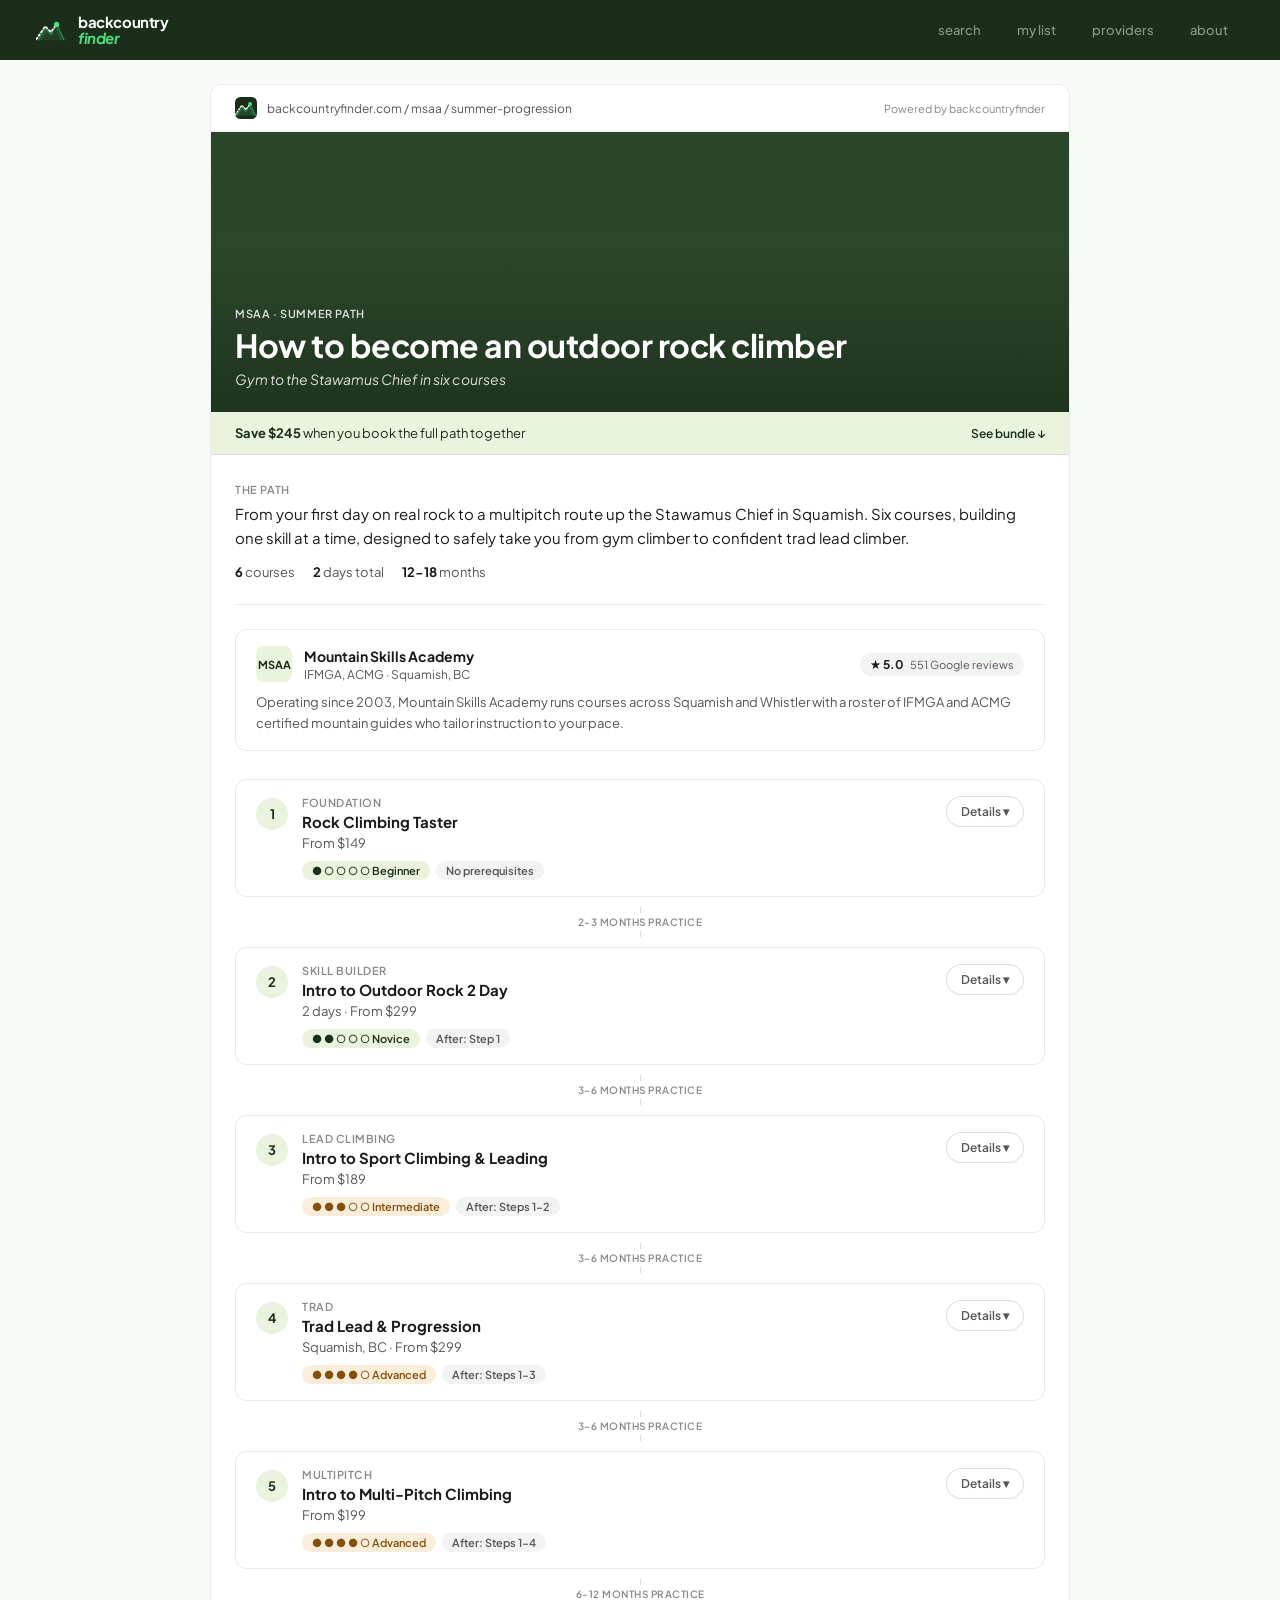
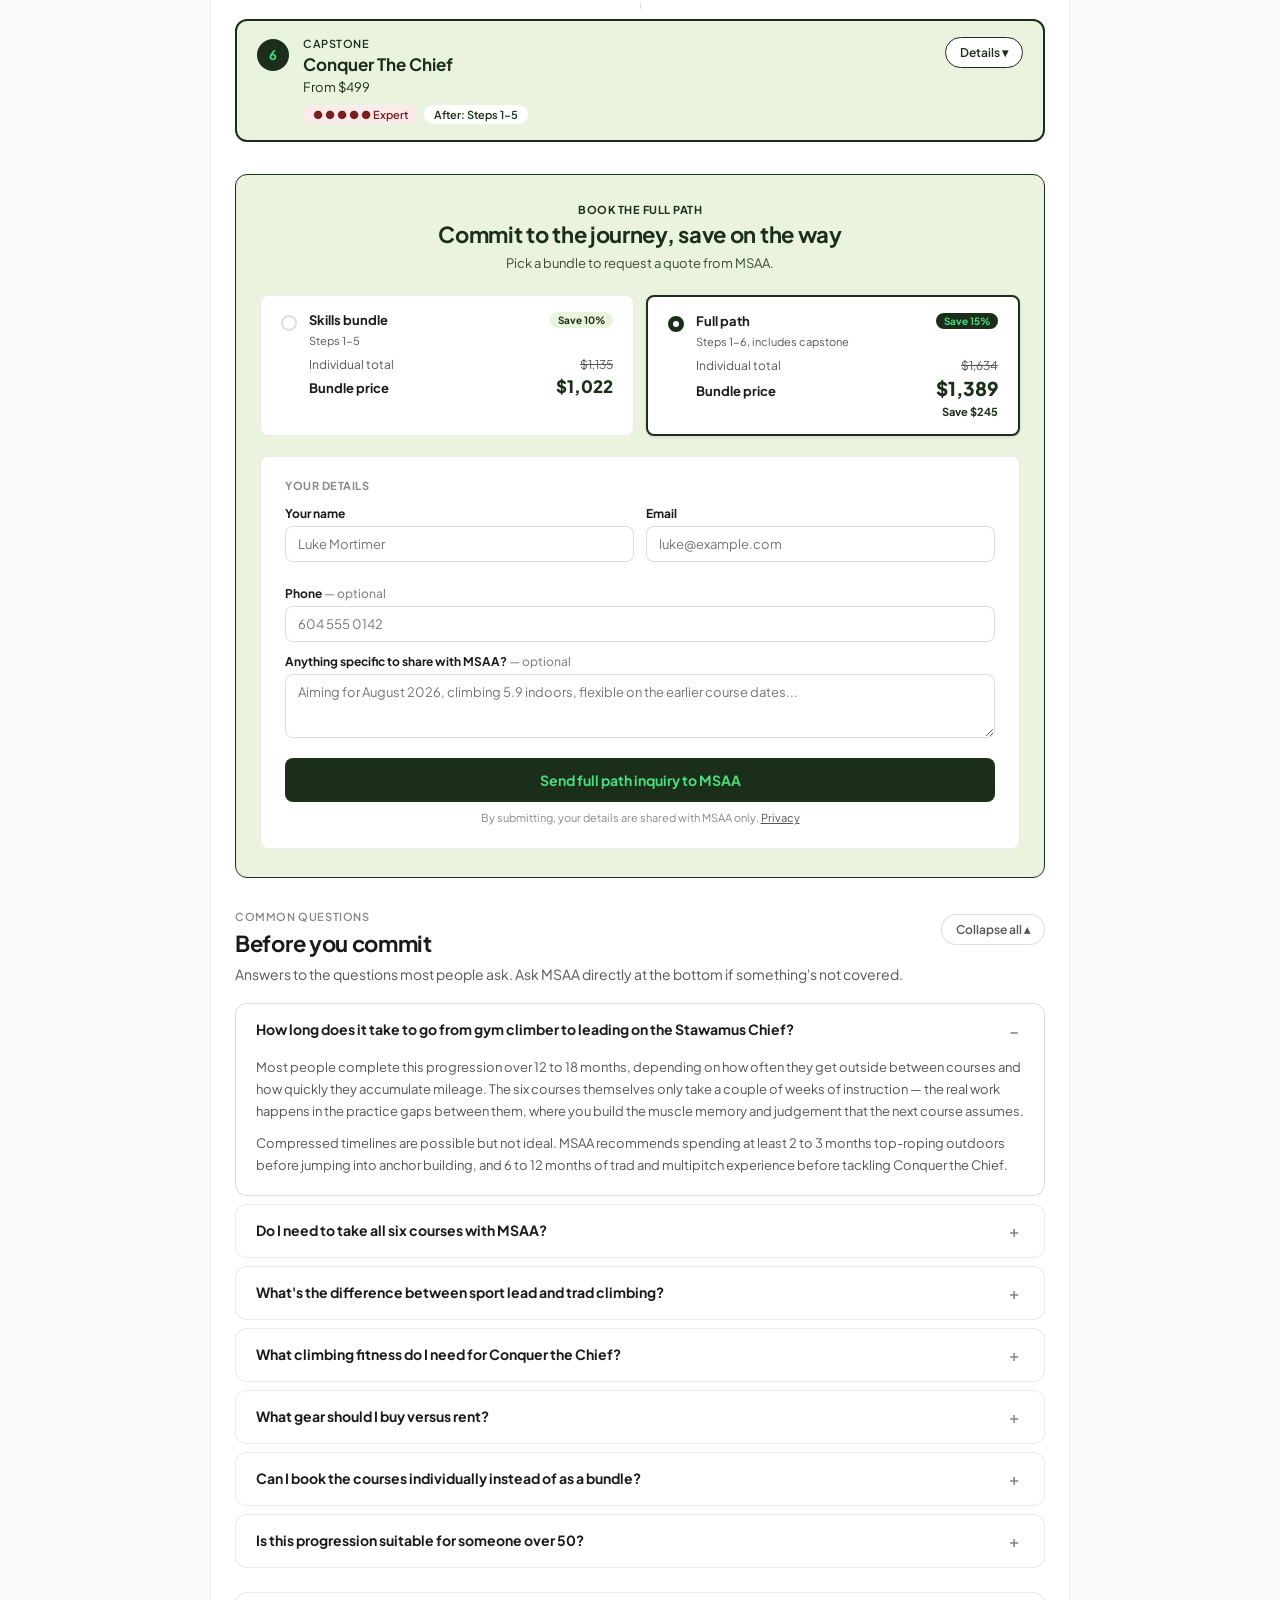
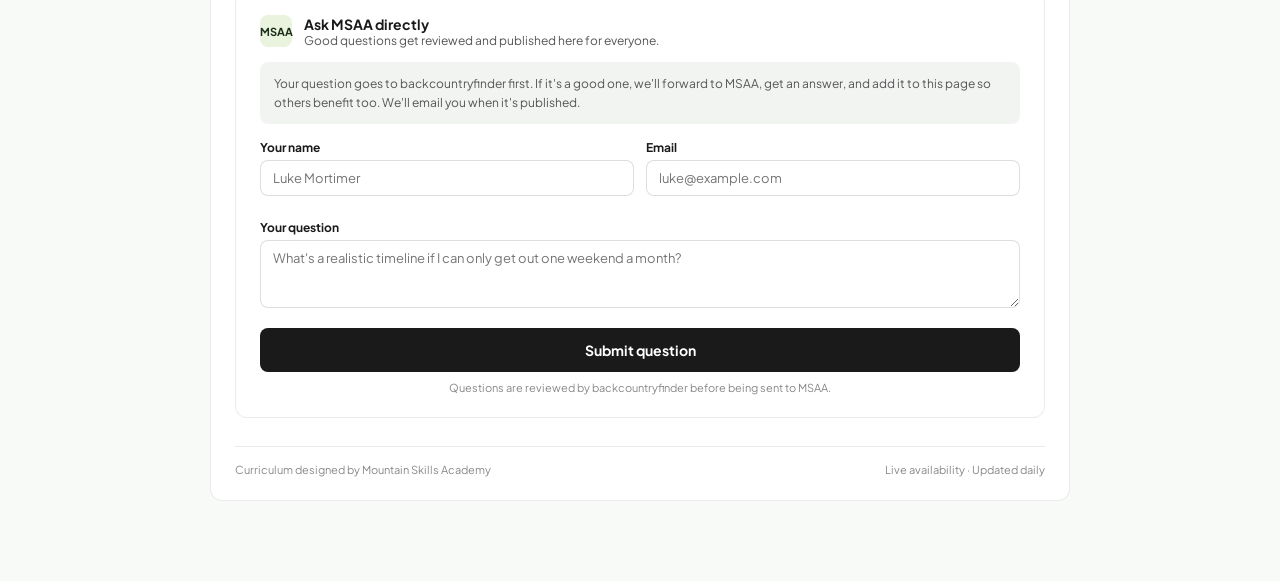
==== commit 9f27ea1a: "Rebuild progression pages" ====
--- a/msaa/summer-progression/index.html
+++ b/msaa/summer-progression/index.html
@@ -4,14 +4,14 @@
 <meta charset="UTF-8">
 <meta name="viewport" content="width=device-width, initial-scale=1.0">
 <title>How to become an outdoor rock climber — Mountain Skills Academy</title>
-<meta name="description" content="From your first day on real rock to leading a multipitch route up the Stawamus Chief in Squamish. Six courses, building one skill at a time, designed to ta">
+<meta name="description" content="From your first day on real rock to a multipitch route up the Stawamus Chief in Squamish. Six courses, building one skill at a time, designed to safely tak">
 <link rel="canonical" href="https://backcountryfinder.com/msaa/summer-progression">
 
 <meta property="og:title" content="How to become an outdoor rock climber — Mountain Skills Academy">
-<meta property="og:description" content="From your first day on real rock to leading a multipitch route up the Stawamus Chief in Squamish. Six courses, building one skill at a time, designed to ta">
+<meta property="og:description" content="From your first day on real rock to a multipitch route up the Stawamus Chief in Squamish. Six courses, building one skill at a time, designed to safely tak">
 <meta property="og:url" content="https://backcountryfinder.com/msaa/summer-progression">
 <meta property="og:type" content="article">
-<meta property="og:image" content="https://www.facebook.com/tr?id=596304190488797&ev=PageView&noscript=1">
+<meta property="og:image" content="https://img.rezdy.com/PRODUCT_IMAGE/13721/d62681ff976745139097c99164985d11P2830814_lg.jpg">
 <meta name="twitter:card" content="summary_large_image">
 
 <link rel="icon" type="image/svg+xml" href="data:image/svg+xml,%3Csvg xmlns='http://www.w3.org/2000/svg' viewBox='0 0 32 32'%3E%3Crect width='32' height='32' rx='8' fill='%231a2e1a'/%3E%3Cpath d='M2 27 L10 14 L16 20 L22 10 L30 27' stroke='%234ade80' stroke-width='1.4' fill='none' stroke-linejoin='round' opacity='0.6'/%3E%3Ccircle cx='22' cy='10' r='2.8' fill='%234ade80'/%3E%3C/svg%3E">
@@ -96,7 +96,7 @@
   "@context": "https://schema.org",
   "@type": "HowTo",
   "name": "How to become an outdoor rock climber",
-  "description": "From your first day on real rock to leading a multipitch route up the Stawamus Chief in Squamish. Six courses, building one skill at a time, designed to take you from gym climber to confident outdoor lead climber.",
+  "description": "From your first day on real rock to a multipitch route up the Stawamus Chief in Squamish. Six courses, building one skill at a time, designed to safely take you from gym climber to confident trad lead climber.",
   "totalTime": "P18M",
   "step": [
     {
@@ -365,15 +365,23 @@
 
   <div class="prog-crumb">
     <div class="prog-crumb-path">
-      <div class="prog-crumb-mono">bf</div>
+      <span class="prog-crumb-mono" aria-label="backcountryfinder">
+        <svg viewBox="0 0 32 32" width="22" height="22" xmlns="http://www.w3.org/2000/svg" focusable="false" aria-hidden="true">
+          <rect width="32" height="32" rx="8" fill="#1a2e1a"/>
+          <path d="M5 27 L11 17 L16 22 L21 13 L27 27" stroke="#4ade80" stroke-width="1.1" fill="none" stroke-linejoin="round" opacity="0.3"/>
+          <path d="M2 27 L10 14 L16 20 L22 10 L30 27 Z" fill="#4ade80" opacity="0.15"/>
+          <path d="M2 27 L10 14 L16 20 L22 10 L30 27" stroke="#4ade80" stroke-width="1.4" fill="none" stroke-linejoin="round" opacity="0.6"/>
+          <path d="M0.3 25.95 L9.77 12.01 L15.76 18.01 L22 10" stroke="#ffffff" stroke-width="1.8" fill="none" stroke-linecap="round" stroke-linejoin="round" stroke-dasharray="2 2.5"/>
+          <circle cx="22" cy="10" r="2.8" fill="#4ade80"/>
+        </svg>
+      </span>
       <span class="prog-crumb-url">backcountryfinder.com / msaa / summer-progression</span>
     </div>
     <span class="prog-crumb-mark">Powered by backcountryfinder</span>
   </div>
 
-  <div class="prog-hero" style="background-image: url('https://www.facebook.com/tr?id=596304190488797&ev=PageView&noscript=1');">
+  <div class="prog-hero" style="background-image: url('https://img.rezdy.com/PRODUCT_IMAGE/13721/d62681ff976745139097c99164985d11P2830814_lg.jpg');">
     <div class="prog-hero-overlay"></div>
-    <div class="prog-hero-pill">Capstone: Conquer</div>
     <div class="prog-hero-content">
       <p class="prog-hero-eyebrow">MSAA · Summer path</p>
       <h1 class="prog-hero-title">How to become an outdoor rock climber</h1>
@@ -394,7 +402,7 @@
 
     <div class="prog-path">
       <p class="prog-eyebrow">The path</p>
-      <p class="prog-path-blurb">From your first day on real rock to leading a multipitch route up the Stawamus Chief in Squamish. Six courses, building one skill at a time, designed to take you from gym climber to confident outdoor lead climber.</p>
+      <p class="prog-path-blurb">From your first day on real rock to a multipitch route up the Stawamus Chief in Squamish. Six courses, building one skill at a time, designed to safely take you from gym climber to confident trad lead climber.</p>
       <div class="prog-path-stats">
         <span><strong>6</strong> courses</span>
         <span><strong>2</strong> days total</span>
@@ -408,7 +416,7 @@
           <div class="prog-provider-tile">MSAA</div>
           <div>
             <p class="prog-provider-name">Mountain Skills Academy</p>
-            <p class="prog-provider-cert">Squamish, BC</p>
+            <p class="prog-provider-cert">IFMGA, ACMG · Squamish, BC</p>
           </div>
         </div>
         
@@ -418,7 +426,7 @@
         </a>
         
       </div>
-      <p class="prog-provider-blurb">Operating since 2003, MSAA runs courses across Squamish and Whistler with a roster of certified mountain guides who tailor instruction to your pace.</p>
+      <p class="prog-provider-blurb">Operating since 2003, Mountain Skills Academy runs courses across Squamish and Whistler with a roster of IFMGA and ACMG certified mountain guides who tailor instruction to your pace.</p>
     </div>
 
     <div class="prog-rungs">
--- a/css/progression.css
+++ b/css/progression.css
@@ -31,14 +31,10 @@
 }
 .prog-crumb-mono {
   width: 22px; height: 22px;
-  border-radius: 5px;
-  background: var(--green-dark);
-  color: var(--green-accent);
-  display: flex; align-items: center; justify-content: center;
-  font-size: 11px; font-weight: 700;
-  font-style: italic;
-  letter-spacing: -0.3px;
-}
+  display: inline-flex; align-items: center; justify-content: center;
+  flex-shrink: 0;
+}
+.prog-crumb-mono svg { display: block; width: 100%; height: 100%; }
 .prog-crumb-url { font-size: 12px; color: var(--text-secondary); }
 .prog-crumb-mark { font-size: 11px; color: var(--text-tertiary); }
 
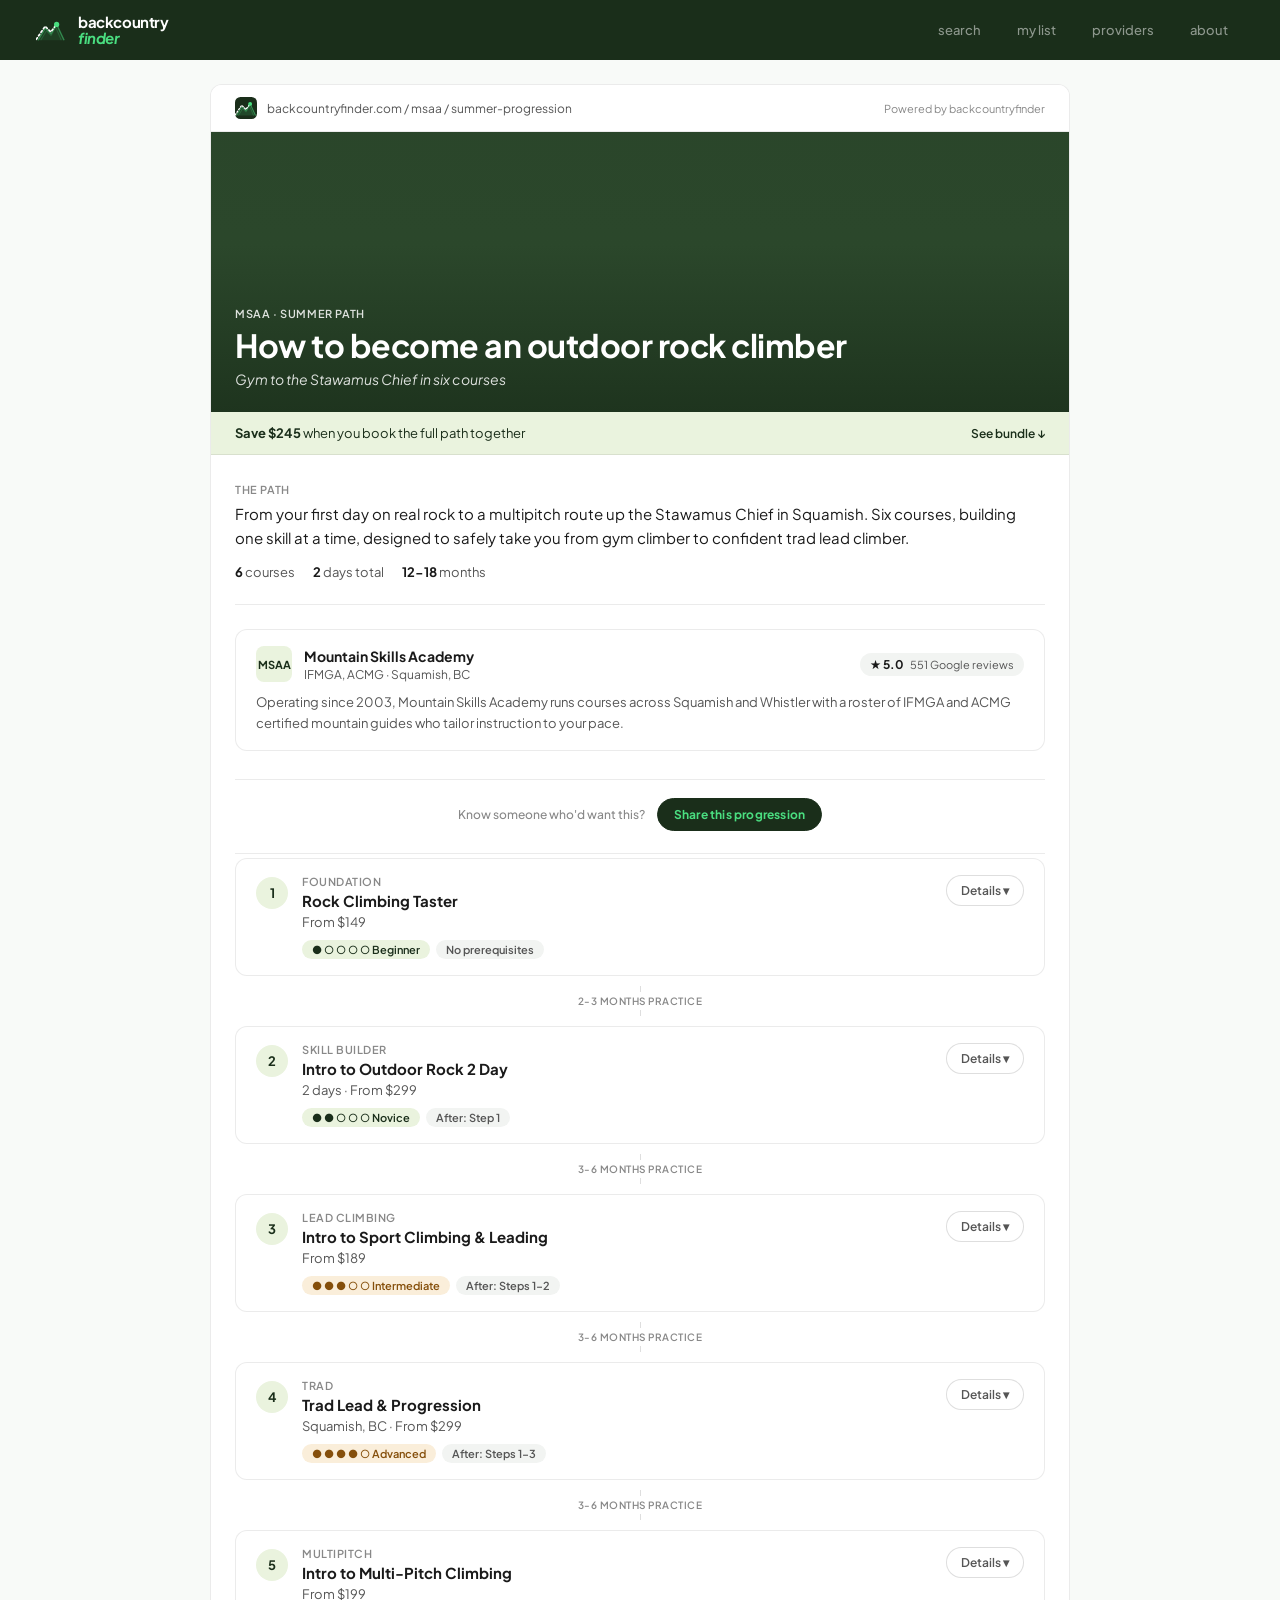
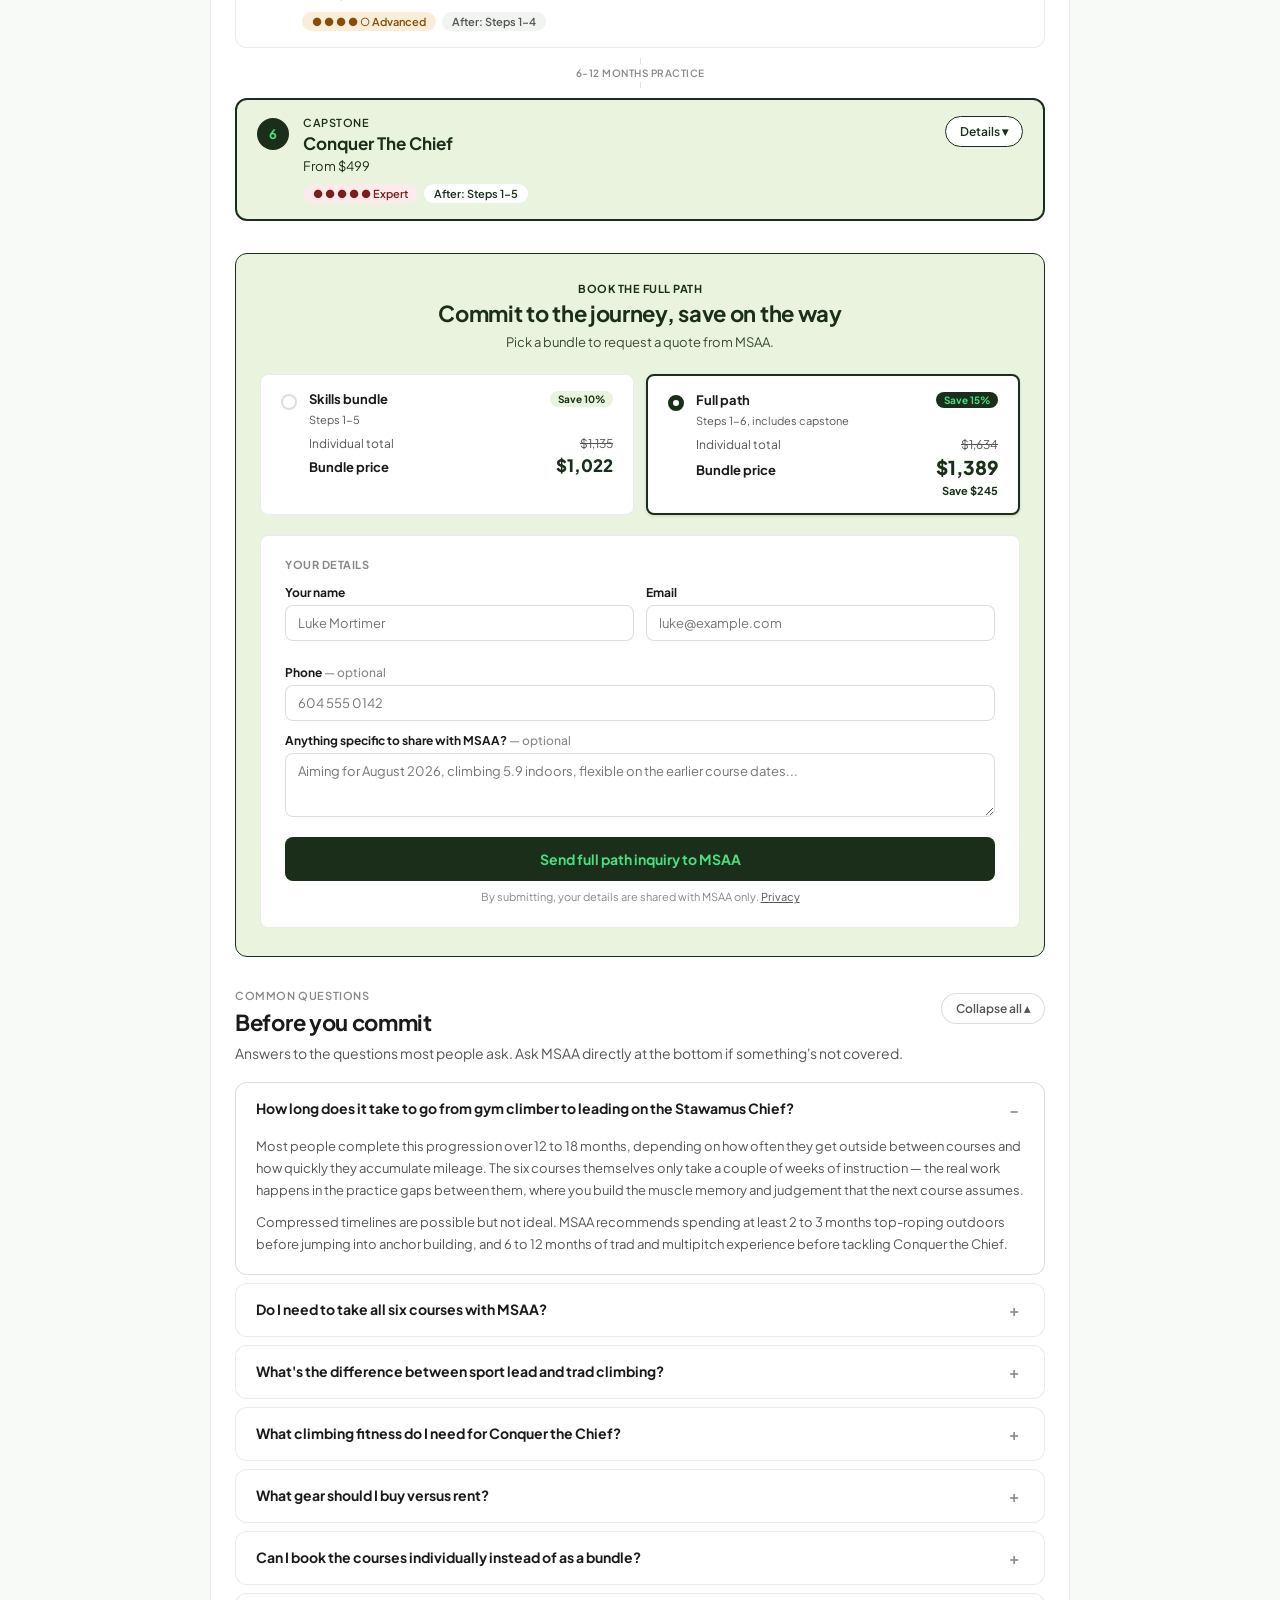
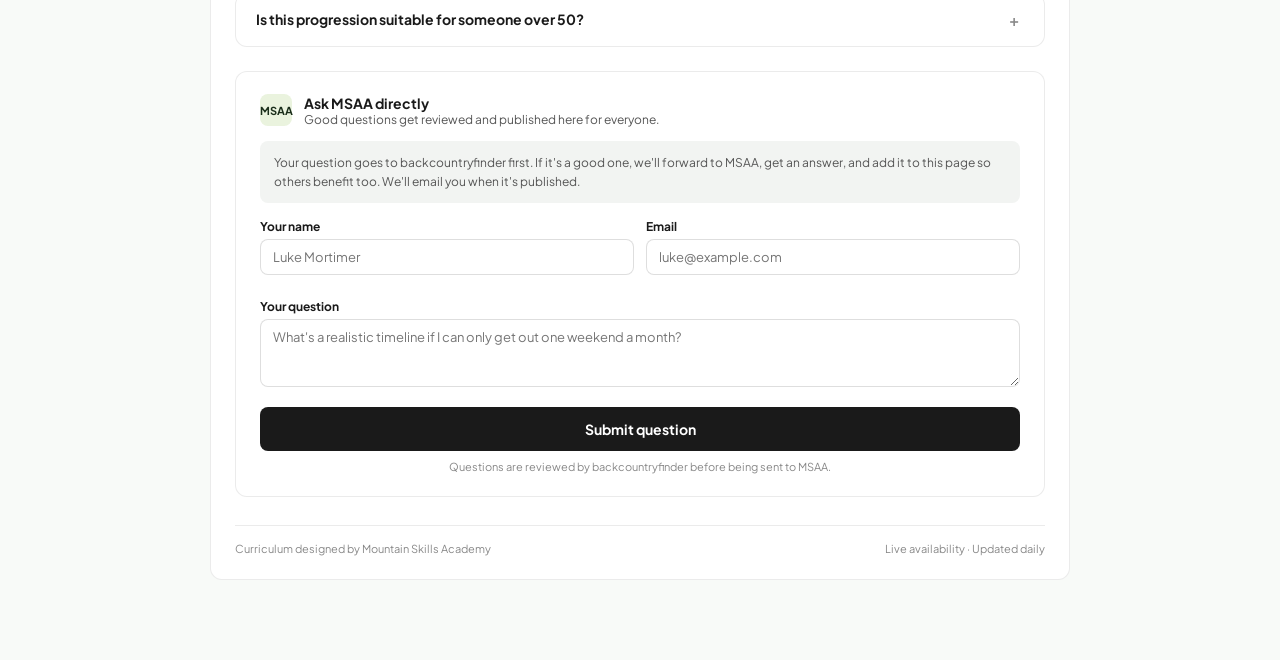
==== commit e15dbc8b: "Rebuild progression pages" ====
--- a/msaa/summer-progression/index.html
+++ b/msaa/summer-progression/index.html
@@ -64,6 +64,7 @@
 </style>
 
 <link rel="stylesheet" href="/css/progression.css">
+<link rel="stylesheet" href="/css/share-widget.css">
 
 <script type="application/ld+json">
 {
@@ -427,6 +428,12 @@
         
       </div>
       <p class="prog-provider-blurb">Operating since 2003, Mountain Skills Academy runs courses across Squamish and Whistler with a roster of IFMGA and ACMG certified mountain guides who tailor instruction to your pace.</p>
+    </div>
+
+    <div class="prog-share-section">
+      <p class="prog-share-tagline">Know someone who'd want this?</p>
+      <button id="prog-share-btn" class="prog-share-btn" type="button">Share this progression</button>
+      <div class="share-popover" id="prog-share-popover"></div>
     </div>
 
     <div class="prog-rungs">
@@ -866,8 +873,28 @@
       if (icon) icon.textContent = expanded ? '+' : '−';
     });
   });
+
+  // Share widget — wire the after-hero Share button up to the popover.
+  // openSharePopover is provided by /js/share-widget.js loaded below.
+  var shareBtn = document.getElementById('prog-share-btn');
+  var sharePopover = document.getElementById('prog-share-popover');
+  if (shareBtn && sharePopover) {
+    shareBtn.addEventListener('click', function (e) {
+      e.stopPropagation();
+      e.preventDefault();
+      if (typeof window.openSharePopover !== 'function') return;
+      window.openSharePopover({
+        popoverEl: sharePopover,
+        anchorEl: e.currentTarget,
+        shareUrl: location.href,
+        title: document.title,
+        headerText: 'share this progression',
+      });
+    });
+  }
 })();
 </script>
+<script src="/js/share-widget.js"></script>
 
 </body>
 </html>
--- a/css/progression.css
+++ b/css/progression.css
@@ -221,6 +221,39 @@
   line-height: 1.6;
 }
 
+/* ── Share section ─────────────────────────────────────────────────────────── */
+.prog-share-section {
+  display: flex;
+  align-items: center;
+  justify-content: center;
+  gap: 12px;
+  padding: 18px 0 22px;
+  border-top: 1px solid var(--border);
+  border-bottom: 1px solid var(--border);
+  margin: 8px 0 4px;
+  flex-wrap: wrap;
+  position: relative;
+}
+.prog-share-tagline {
+  font-size: 12px;
+  color: var(--text-tertiary);
+  font-weight: 500;
+}
+.prog-share-btn {
+  background: var(--green-dark);
+  border: 1px solid var(--green-dark);
+  color: var(--green-accent);
+  font-size: 12px;
+  padding: 8px 16px;
+  border-radius: var(--radius-pill);
+  cursor: pointer;
+  font-family: var(--font);
+  font-weight: 700;
+  letter-spacing: 0.2px;
+  transition: opacity 0.15s;
+}
+.prog-share-btn:hover { opacity: 0.85; }
+
 /* ── Course rungs ──────────────────────────────────────────────────────────── */
 .prog-rungs {
   display: flex;
--- a/css/share-widget.css
+++ b/css/share-widget.css
@@ -0,0 +1,74 @@
+/* Share popover — used by index.html (saved-list share) and progression
+   pages. Token references resolve to whatever :root the host page defines
+   (both pages declare the same green/text/border/radius tokens). */
+
+.share-popover-wrap { position: relative; display: inline-block; }
+.share-popover {
+  display: none;
+  position: fixed;
+  background: var(--bg-card);
+  border: 1px solid var(--border-mid);
+  border-radius: var(--radius);
+  padding: 14px;
+  width: min(230px, calc(100vw - 32px));
+  box-shadow: 0 8px 32px rgba(0, 0, 0, 0.14);
+  z-index: 999;
+}
+.share-popover.active { display: block; }
+.share-popover-title {
+  font-size: 10px;
+  font-weight: 700;
+  color: var(--text-tertiary);
+  text-transform: uppercase;
+  letter-spacing: 0.5px;
+  margin-bottom: 10px;
+}
+.share-popover-btns {
+  display: grid;
+  grid-template-columns: 1fr 1fr;
+  gap: 6px;
+  margin-bottom: 6px;
+}
+.sp-btn {
+  display: flex;
+  align-items: center;
+  justify-content: center;
+  gap: 5px;
+  padding: 8px 10px;
+  border-radius: var(--radius-sm);
+  font-size: 12px;
+  font-weight: 600;
+  border: 1.5px solid var(--border-mid);
+  cursor: pointer;
+  background: var(--bg-card);
+  color: var(--text-primary);
+  text-decoration: none;
+  font-family: var(--font);
+  transition: opacity 0.12s;
+}
+.sp-btn:hover { opacity: 0.82; }
+.sp-btn-wa { background: #25D366; color: #fff; border-color: #25D366; }
+.sp-btn-im { background: var(--green-dark); color: var(--green-accent); border-color: var(--green-dark); }
+.sp-btn-native {
+  grid-column: 1 / -1;
+  background: var(--bg-secondary);
+  color: var(--text-secondary);
+}
+.sp-btn-copy {
+  grid-column: 1 / -1;
+  background: var(--bg-secondary);
+  color: var(--text-secondary);
+  font-size: 11px;
+}
+.sp-url {
+  font-size: 10px;
+  color: var(--text-tertiary);
+  background: var(--bg-secondary);
+  border-radius: 4px;
+  padding: 5px 8px;
+  margin-top: 4px;
+  overflow: hidden;
+  text-overflow: ellipsis;
+  white-space: nowrap;
+  font-family: monospace;
+}
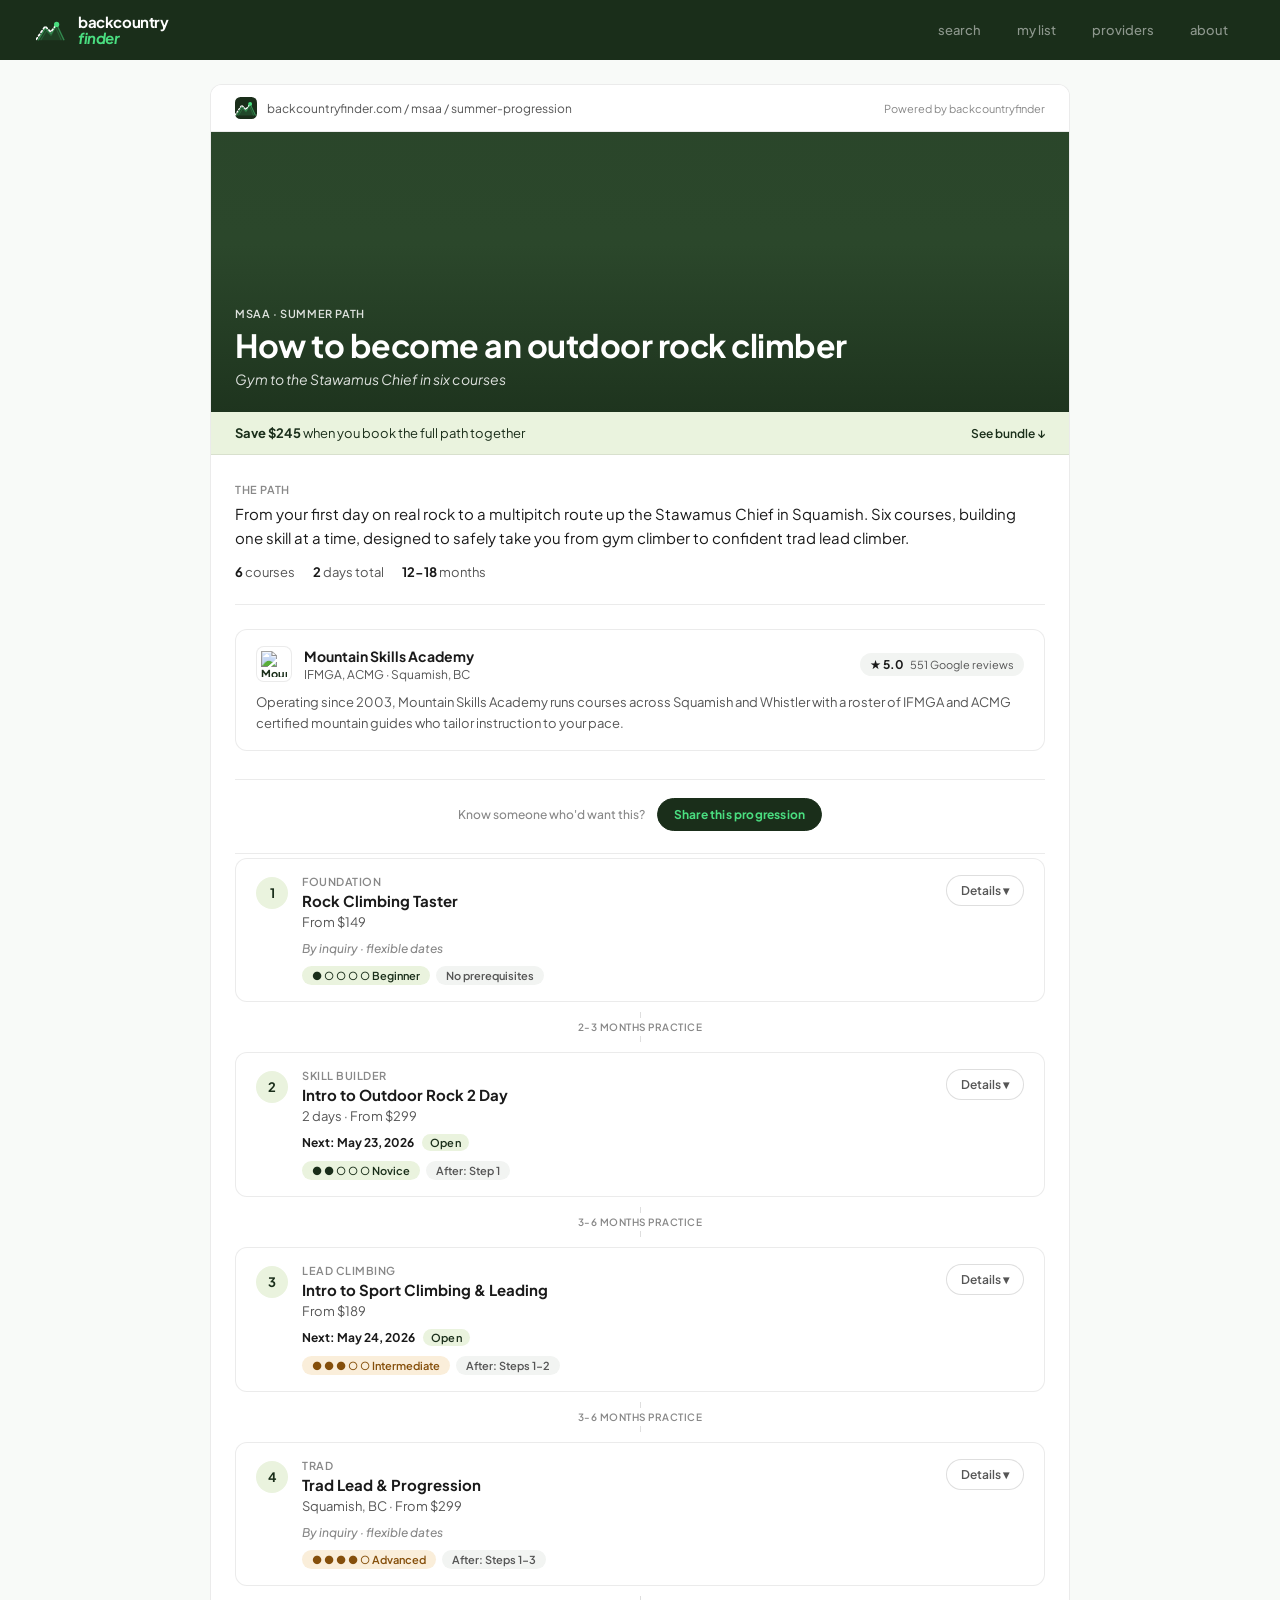
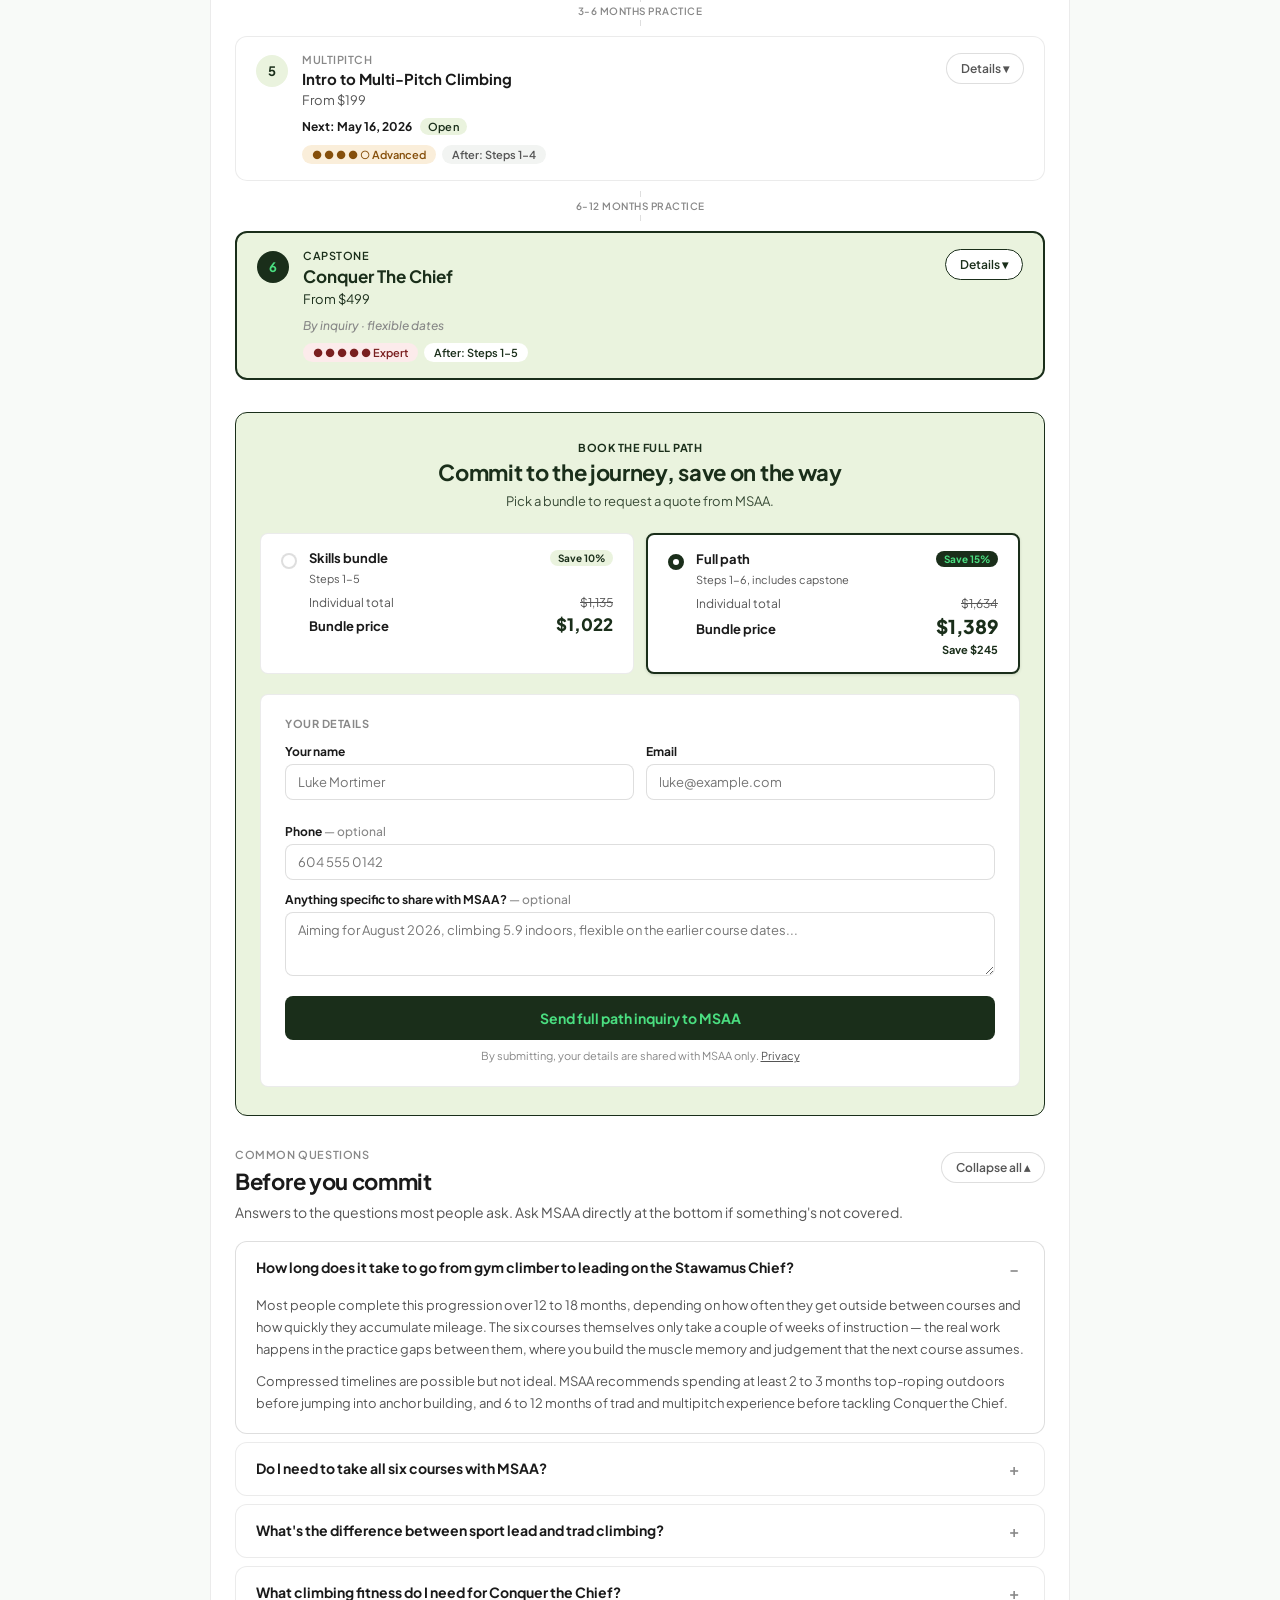
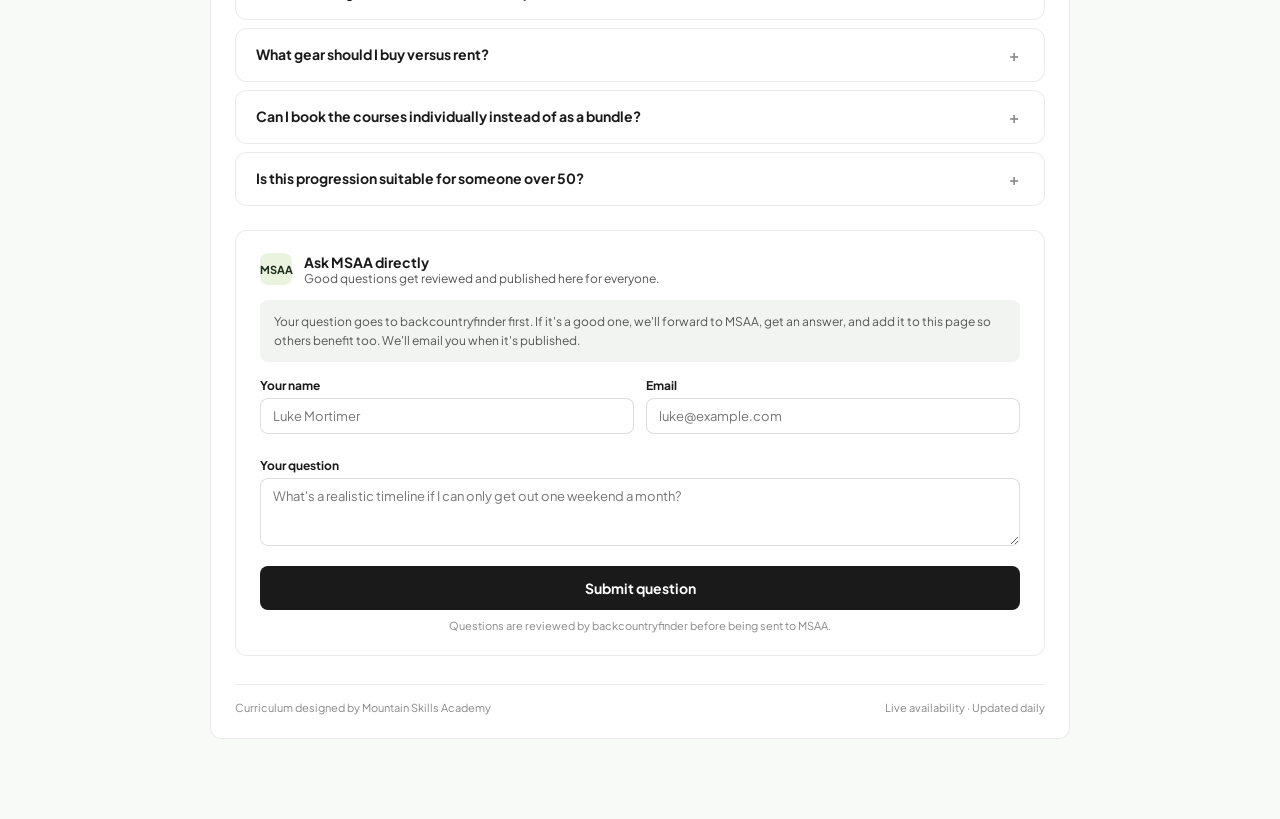
==== commit b807884b: "Rebuild progression pages" ====
--- a/msaa/summer-progression/index.html
+++ b/msaa/summer-progression/index.html
@@ -174,12 +174,17 @@
     "url": "https://mountainskillsacademy.com"
   },
   "educationalLevel": "Novice",
-  "offers": {
-    "@type": "Offer",
-    "price": "299",
-    "priceCurrency": "CAD",
-    "availability": "https://schema.org/InStock",
-    "url": "https://mountainskillsacademy.rezdy.com/36981/intro-to-outdoor-rock-2-day?utm_source=backcountryfinder&utm_medium=referral"
+  "hasCourseInstance": {
+    "@type": "CourseInstance",
+    "courseMode": "InPerson",
+    "startDate": "2026-05-23",
+    "offers": {
+      "@type": "Offer",
+      "price": "299",
+      "priceCurrency": "CAD",
+      "availability": "https://schema.org/InStock",
+      "url": "https://mountainskillsacademy.rezdy.com/36981/intro-to-outdoor-rock-2-day?utm_source=backcountryfinder&utm_medium=referral"
+    }
   }
 }
 </script>
@@ -196,12 +201,17 @@
     "url": "https://mountainskillsacademy.com"
   },
   "educationalLevel": "Intermediate",
-  "offers": {
-    "@type": "Offer",
-    "price": "189",
-    "priceCurrency": "CAD",
-    "availability": "https://schema.org/InStock",
-    "url": "https://mountainskillsacademy.rezdy.com/500243/intro-to-sport-climbing-and-leading?utm_source=backcountryfinder&utm_medium=referral"
+  "hasCourseInstance": {
+    "@type": "CourseInstance",
+    "courseMode": "InPerson",
+    "startDate": "2026-05-24",
+    "offers": {
+      "@type": "Offer",
+      "price": "189",
+      "priceCurrency": "CAD",
+      "availability": "https://schema.org/InStock",
+      "url": "https://mountainskillsacademy.rezdy.com/500243/intro-to-sport-climbing-and-leading?utm_source=backcountryfinder&utm_medium=referral"
+    }
   }
 }
 </script>
@@ -240,12 +250,17 @@
     "url": "https://mountainskillsacademy.com"
   },
   "educationalLevel": "Advanced",
-  "offers": {
-    "@type": "Offer",
-    "price": "199",
-    "priceCurrency": "CAD",
-    "availability": "https://schema.org/InStock",
-    "url": "https://mountainskillsacademy.rezdy.com/32703/intro-to-multi-pitch-climbing?utm_source=backcountryfinder&utm_medium=referral"
+  "hasCourseInstance": {
+    "@type": "CourseInstance",
+    "courseMode": "InPerson",
+    "startDate": "2026-05-16",
+    "offers": {
+      "@type": "Offer",
+      "price": "199",
+      "priceCurrency": "CAD",
+      "availability": "https://schema.org/InStock",
+      "url": "https://mountainskillsacademy.rezdy.com/32703/intro-to-multi-pitch-climbing?utm_source=backcountryfinder&utm_medium=referral"
+    }
   }
 }
 </script>
@@ -414,7 +429,11 @@
     <div class="prog-provider">
       <div class="prog-provider-head">
         <div class="prog-provider-id">
-          <div class="prog-provider-tile">MSAA</div>
+          
+          <div class="prog-provider-tile prog-provider-tile-logo">
+            <img src="https://www.mountainskillsacademy.com/wp-content/uploads/MSAA-logo-white-480x214.png" alt="Mountain Skills Academy logo" loading="lazy" />
+          </div>
+          
           <div>
             <p class="prog-provider-name">Mountain Skills Academy</p>
             <p class="prog-provider-cert">IFMGA, ACMG · Squamish, BC</p>
@@ -446,6 +465,9 @@
             <p class="prog-rung-label">Foundation</p>
             <p class="prog-rung-title">Rock Climbing Taster</p>
             <p class="prog-rung-meta">From $149</p>
+            
+            <p class="prog-rung-availability prog-rung-availability-flex">By inquiry · flexible dates</p>
+            
             <div class="prog-rung-badges">
               <span class="prog-badge prog-badge-difficulty-low">● ○ ○ ○ ○ Beginner</span>
               <span class="prog-badge prog-badge-meta">No prerequisites</span>
@@ -477,6 +499,12 @@
             <p class="prog-rung-label">Skill builder</p>
             <p class="prog-rung-title">Intro to Outdoor Rock 2 Day</p>
             <p class="prog-rung-meta">2 days · From $299</p>
+            
+            <p class="prog-rung-availability">
+              <span class="prog-rung-next-date">Next: May 23, 2026</span>
+              <span class="prog-rung-avail-chip prog-rung-avail-open">Open</span>
+            </p>
+            
             <div class="prog-rung-badges">
               <span class="prog-badge prog-badge-difficulty-low">● ● ○ ○ ○ Novice</span>
               <span class="prog-badge prog-badge-meta">After: Step 1</span>
@@ -508,6 +536,12 @@
             <p class="prog-rung-label">Lead climbing</p>
             <p class="prog-rung-title">Intro to Sport Climbing & Leading</p>
             <p class="prog-rung-meta">From $189</p>
+            
+            <p class="prog-rung-availability">
+              <span class="prog-rung-next-date">Next: May 24, 2026</span>
+              <span class="prog-rung-avail-chip prog-rung-avail-open">Open</span>
+            </p>
+            
             <div class="prog-rung-badges">
               <span class="prog-badge prog-badge-difficulty-mid">● ● ● ○ ○ Intermediate</span>
               <span class="prog-badge prog-badge-meta">After: Steps 1-2</span>
@@ -539,6 +573,9 @@
             <p class="prog-rung-label">Trad</p>
             <p class="prog-rung-title">Trad Lead & Progression</p>
             <p class="prog-rung-meta">Squamish, BC · From $299</p>
+            
+            <p class="prog-rung-availability prog-rung-availability-flex">By inquiry · flexible dates</p>
+            
             <div class="prog-rung-badges">
               <span class="prog-badge prog-badge-difficulty-mid">● ● ● ● ○ Advanced</span>
               <span class="prog-badge prog-badge-meta">After: Steps 1-3</span>
@@ -570,6 +607,12 @@
             <p class="prog-rung-label">Multipitch</p>
             <p class="prog-rung-title">Intro to Multi-Pitch Climbing</p>
             <p class="prog-rung-meta">From $199</p>
+            
+            <p class="prog-rung-availability">
+              <span class="prog-rung-next-date">Next: May 16, 2026</span>
+              <span class="prog-rung-avail-chip prog-rung-avail-open">Open</span>
+            </p>
+            
             <div class="prog-rung-badges">
               <span class="prog-badge prog-badge-difficulty-mid">● ● ● ● ○ Advanced</span>
               <span class="prog-badge prog-badge-meta">After: Steps 1-4</span>
@@ -601,6 +644,9 @@
             <p class="prog-rung-label">Capstone</p>
             <p class="prog-rung-title">Conquer The Chief</p>
             <p class="prog-rung-meta">From $499</p>
+            
+            <p class="prog-rung-availability prog-rung-availability-flex">By inquiry · flexible dates</p>
+            
             <div class="prog-rung-badges">
               <span class="prog-badge prog-badge-difficulty-high">● ● ● ● ● Expert</span>
               <span class="prog-badge prog-badge-meta">After: Steps 1-5</span>
--- a/css/progression.css
+++ b/css/progression.css
@@ -185,6 +185,19 @@
   font-weight: 700;
   font-size: 11px;
   color: var(--green-dark);
+  flex-shrink: 0;
+}
+.prog-provider-tile-logo {
+  background: var(--bg-card);
+  border: 1px solid var(--border);
+  padding: 4px;
+  overflow: hidden;
+}
+.prog-provider-tile-logo img {
+  width: 100%;
+  height: 100%;
+  object-fit: contain;
+  display: block;
 }
 .prog-provider-name {
   font-size: 14px;
@@ -304,7 +317,45 @@
 .prog-rung-meta {
   font-size: 13px;
   color: var(--text-secondary);
+  margin-bottom: 6px;
+}
+.prog-rung-availability {
+  display: inline-flex;
+  align-items: center;
+  flex-wrap: wrap;
+  gap: 8px;
+  font-size: 12px;
   margin-bottom: 10px;
+}
+.prog-rung-next-date {
+  color: var(--text-primary);
+  font-weight: 700;
+}
+.prog-rung-avail-chip {
+  display: inline-flex;
+  align-items: center;
+  padding: 2px 8px;
+  border-radius: var(--radius-pill);
+  font-size: 11px;
+  font-weight: 600;
+  letter-spacing: 0.2px;
+}
+.prog-rung-avail-open {
+  background: var(--green-light);
+  color: var(--green-dark);
+}
+.prog-rung-avail-low {
+  background: var(--amber-light);
+  color: var(--amber-dark);
+}
+.prog-rung-avail-critical {
+  background: #fde7e6;
+  color: #991b1b;
+}
+.prog-rung-availability-flex {
+  color: var(--text-tertiary);
+  font-style: italic;
+  font-weight: 500;
 }
 .prog-rung-badges {
   display: flex;
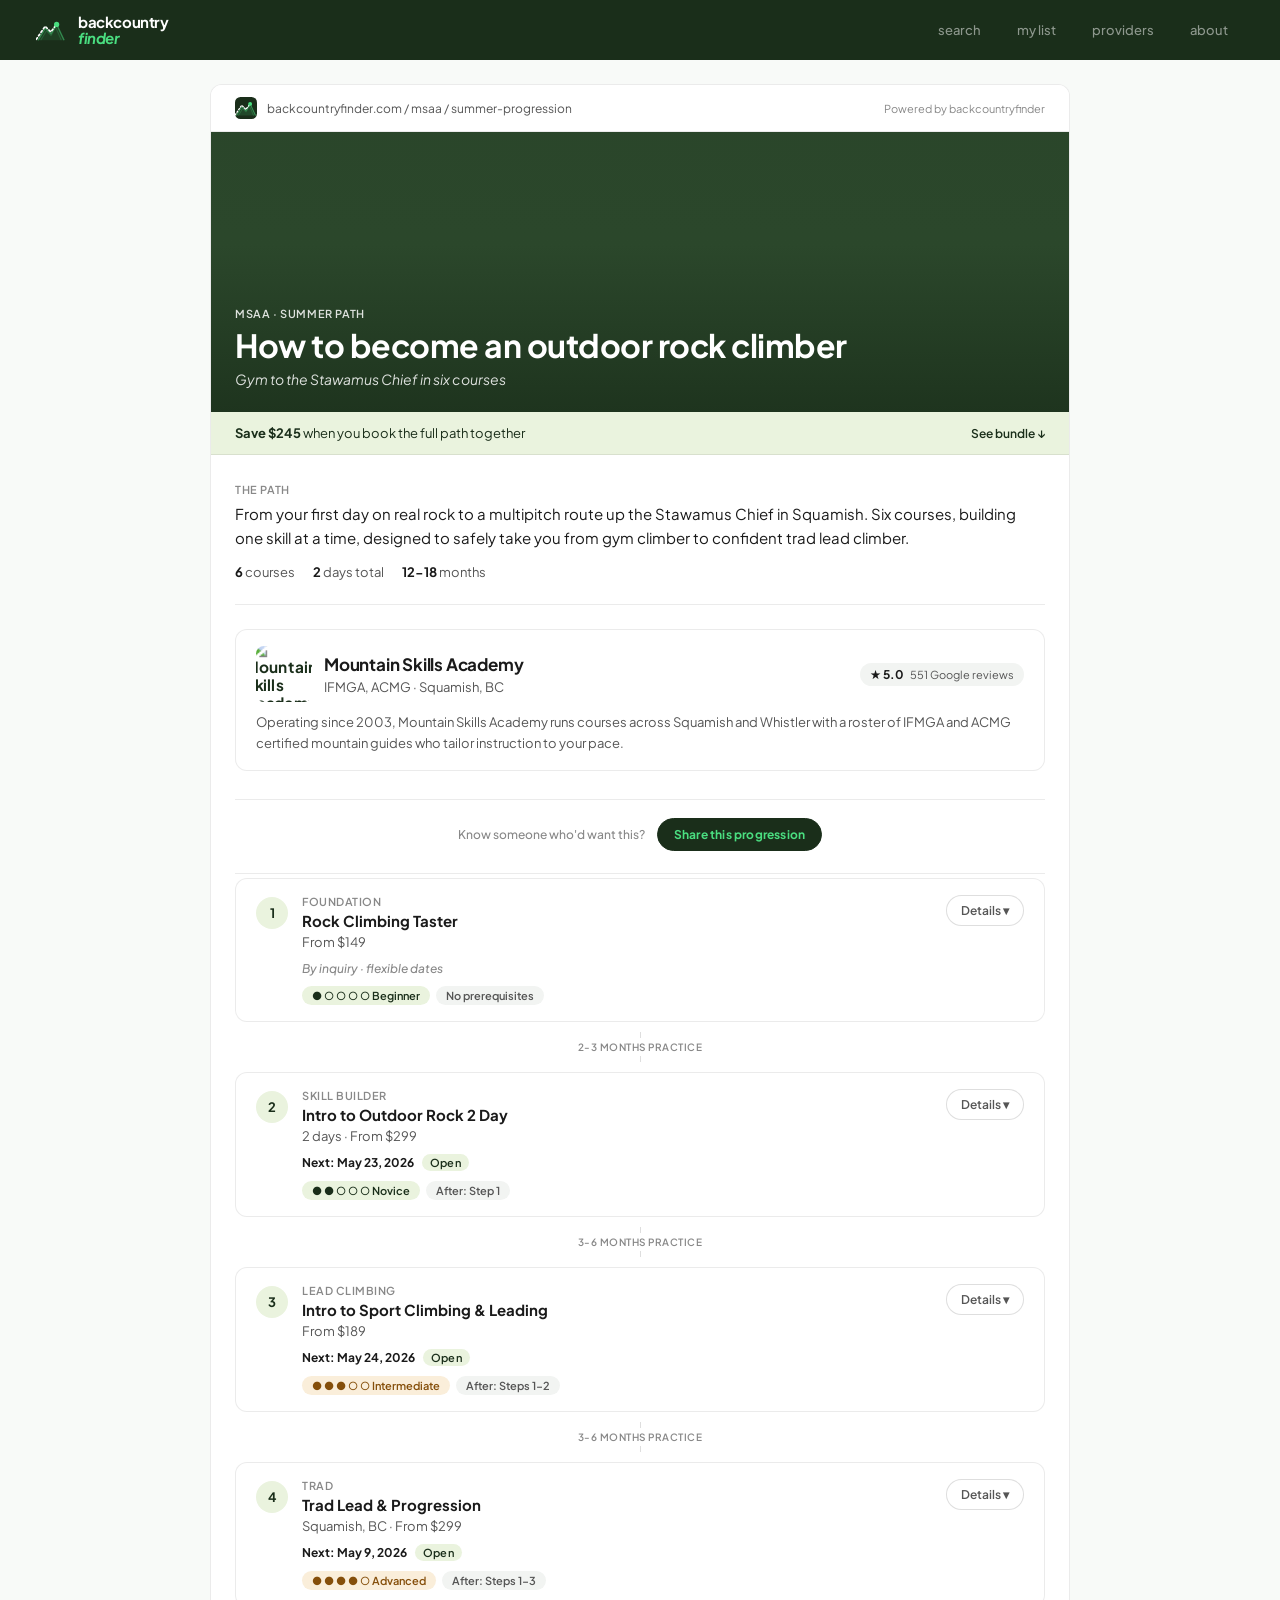
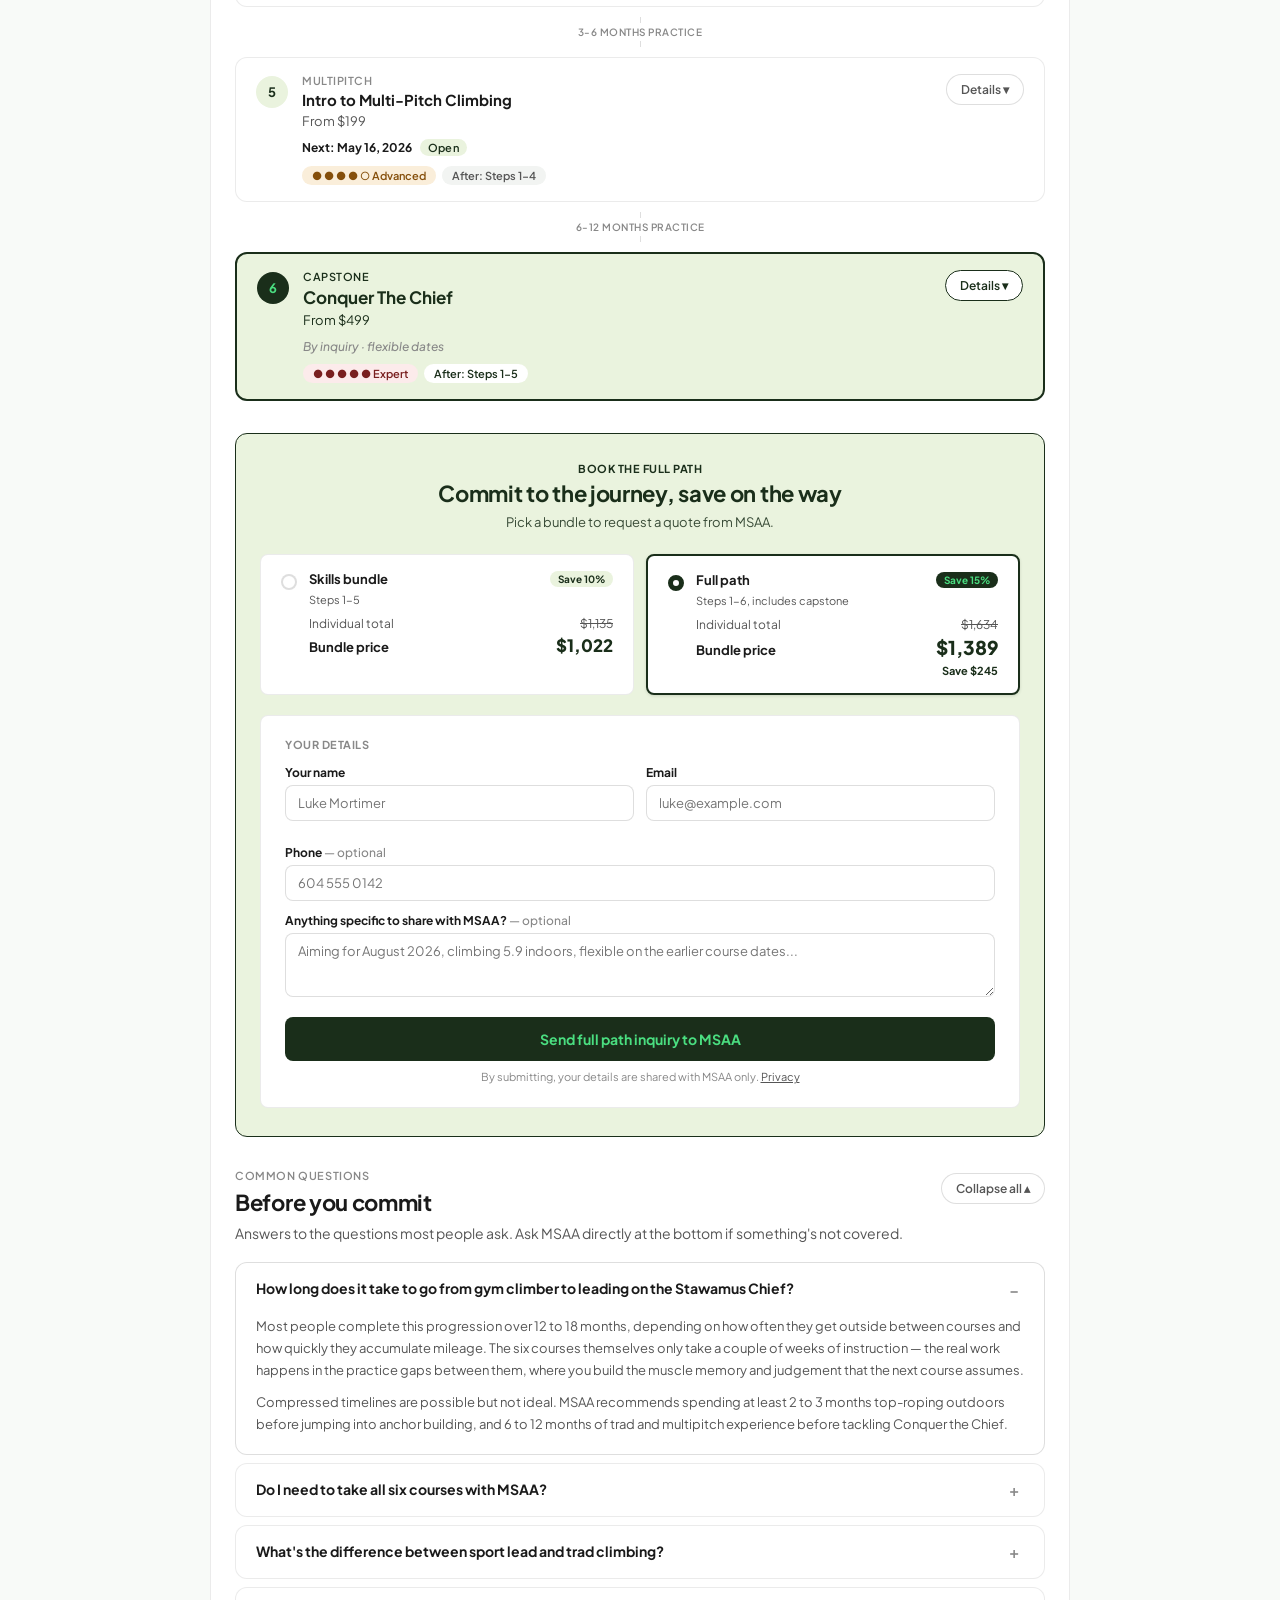
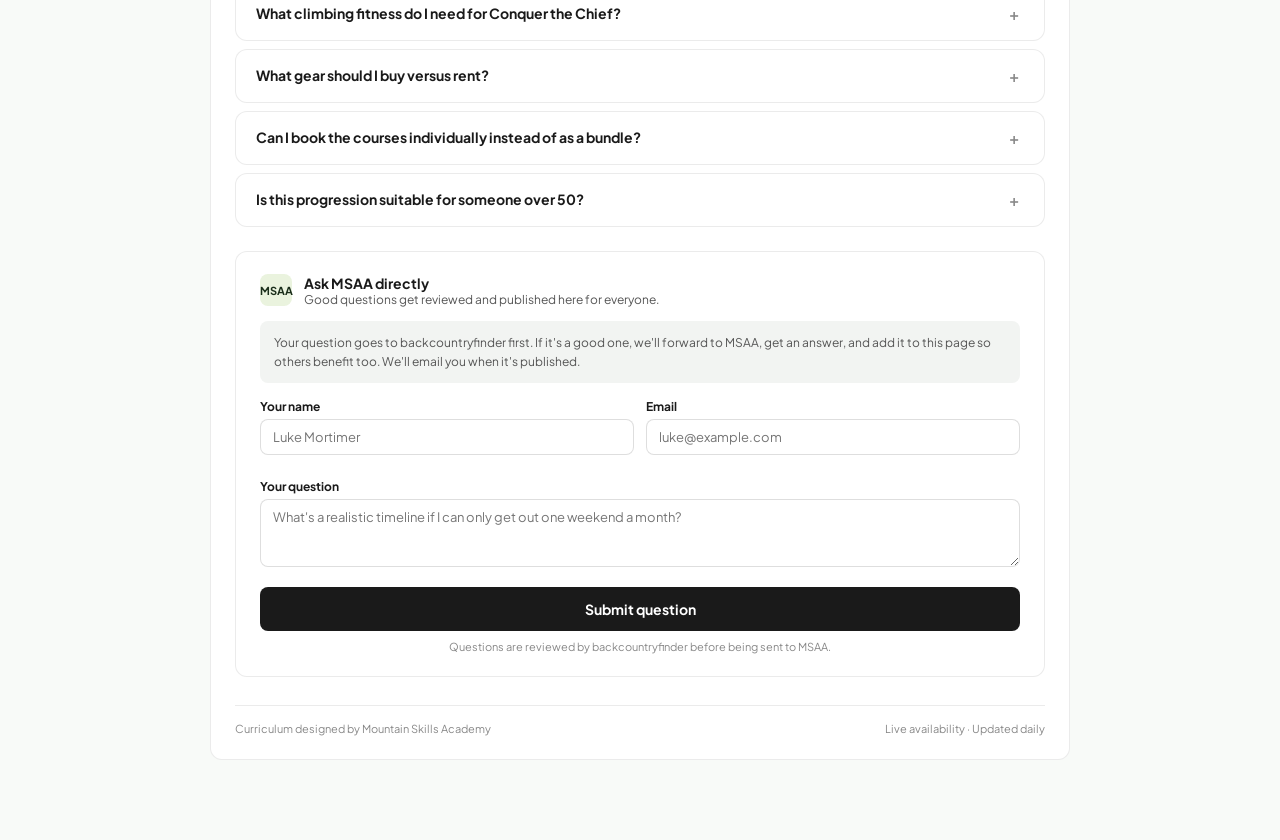
==== commit 73836aa0: "Rebuild progression pages" ====
--- a/msaa/summer-progression/index.html
+++ b/msaa/summer-progression/index.html
@@ -228,12 +228,18 @@
     "url": "https://mountainskillsacademy.com"
   },
   "educationalLevel": "Advanced",
-  "offers": {
-    "@type": "Offer",
-    "price": "299",
-    "priceCurrency": "CAD",
-    "availability": "https://schema.org/InStock",
-    "url": "https://mountainskillsacademy.rezdy.com/500246/trad-lead-and-progression?utm_source=backcountryfinder&utm_medium=referral"
+  "hasCourseInstance": {
+    "@type": "CourseInstance",
+    "courseMode": "InPerson",
+    "startDate": "2026-05-09",
+    "location": "Squamish, BC",
+    "offers": {
+      "@type": "Offer",
+      "price": "299",
+      "priceCurrency": "CAD",
+      "availability": "https://schema.org/InStock",
+      "url": "https://mountainskillsacademy.rezdy.com/500246/trad-lead-and-progression?utm_source=backcountryfinder&utm_medium=referral"
+    }
   }
 }
 </script>
@@ -574,7 +580,10 @@
             <p class="prog-rung-title">Trad Lead & Progression</p>
             <p class="prog-rung-meta">Squamish, BC · From $299</p>
             
-            <p class="prog-rung-availability prog-rung-availability-flex">By inquiry · flexible dates</p>
+            <p class="prog-rung-availability">
+              <span class="prog-rung-next-date">Next: May 9, 2026</span>
+              <span class="prog-rung-avail-chip prog-rung-avail-open">Open</span>
+            </p>
             
             <div class="prog-rung-badges">
               <span class="prog-badge prog-badge-difficulty-mid">● ● ● ● ○ Advanced</span>
--- a/css/progression.css
+++ b/css/progression.css
@@ -188,25 +188,42 @@
   flex-shrink: 0;
 }
 .prog-provider-tile-logo {
-  background: var(--bg-card);
-  border: 1px solid var(--border);
-  padding: 4px;
+  /* Match the visual height of the 2-line text block to its right
+     (~17px name + 4px gap + ~13px cert + line-heights ≈ 56px).
+     Bigger sizes left the box visually disconnected from the text;
+     smaller sizes left the visible icon unreadable. Pull the source's
+     internal whitespace tight by scaling the img inside an overflow-
+     hidden frame so a logo with built-in padding still reads well. */
+  width: 56px;
+  height: 56px;
+  background: transparent;
+  border: 0;
+  padding: 0;
   overflow: hidden;
+  border-radius: var(--radius-sm);
+  flex-shrink: 0;
 }
 .prog-provider-tile-logo img {
   width: 100%;
   height: 100%;
   object-fit: contain;
   display: block;
+  /* Visually crop source-image whitespace so the icon reads larger
+     inside a small tile. transform-origin=center keeps the icon
+     centered after zoom. Safe for vector logos; raster logos may
+     soften slightly but still read better than at 1× with whitespace. */
+  transform: scale(1.4);
+  transform-origin: center;
 }
 .prog-provider-name {
-  font-size: 14px;
-  font-weight: 700;
-  color: var(--text-primary);
-  margin-bottom: 2px;
+  font-size: 17px;
+  font-weight: 700;
+  color: var(--text-primary);
+  margin-bottom: 4px;
+  letter-spacing: -0.2px;
 }
 .prog-provider-cert {
-  font-size: 12px;
+  font-size: 13px;
   color: var(--text-secondary);
 }
 .prog-provider-rating {
@@ -953,6 +970,10 @@
   .prog-provider { margin-bottom: 18px; padding: 14px; }
   .prog-provider-head { flex-wrap: wrap; gap: 10px; }
   .prog-provider-rating { align-self: flex-start; }
+  /* Scale the logo tile down on mobile so it doesn't crowd the
+     name + cert text. Acronym fallback unchanged. */
+  .prog-provider-tile-logo { width: 48px; height: 48px; }
+  .prog-provider-name { font-size: 15px; }
 
   /* Rungs stack vertically on mobile — number and title at top, button below */
   .prog-rung-row {
